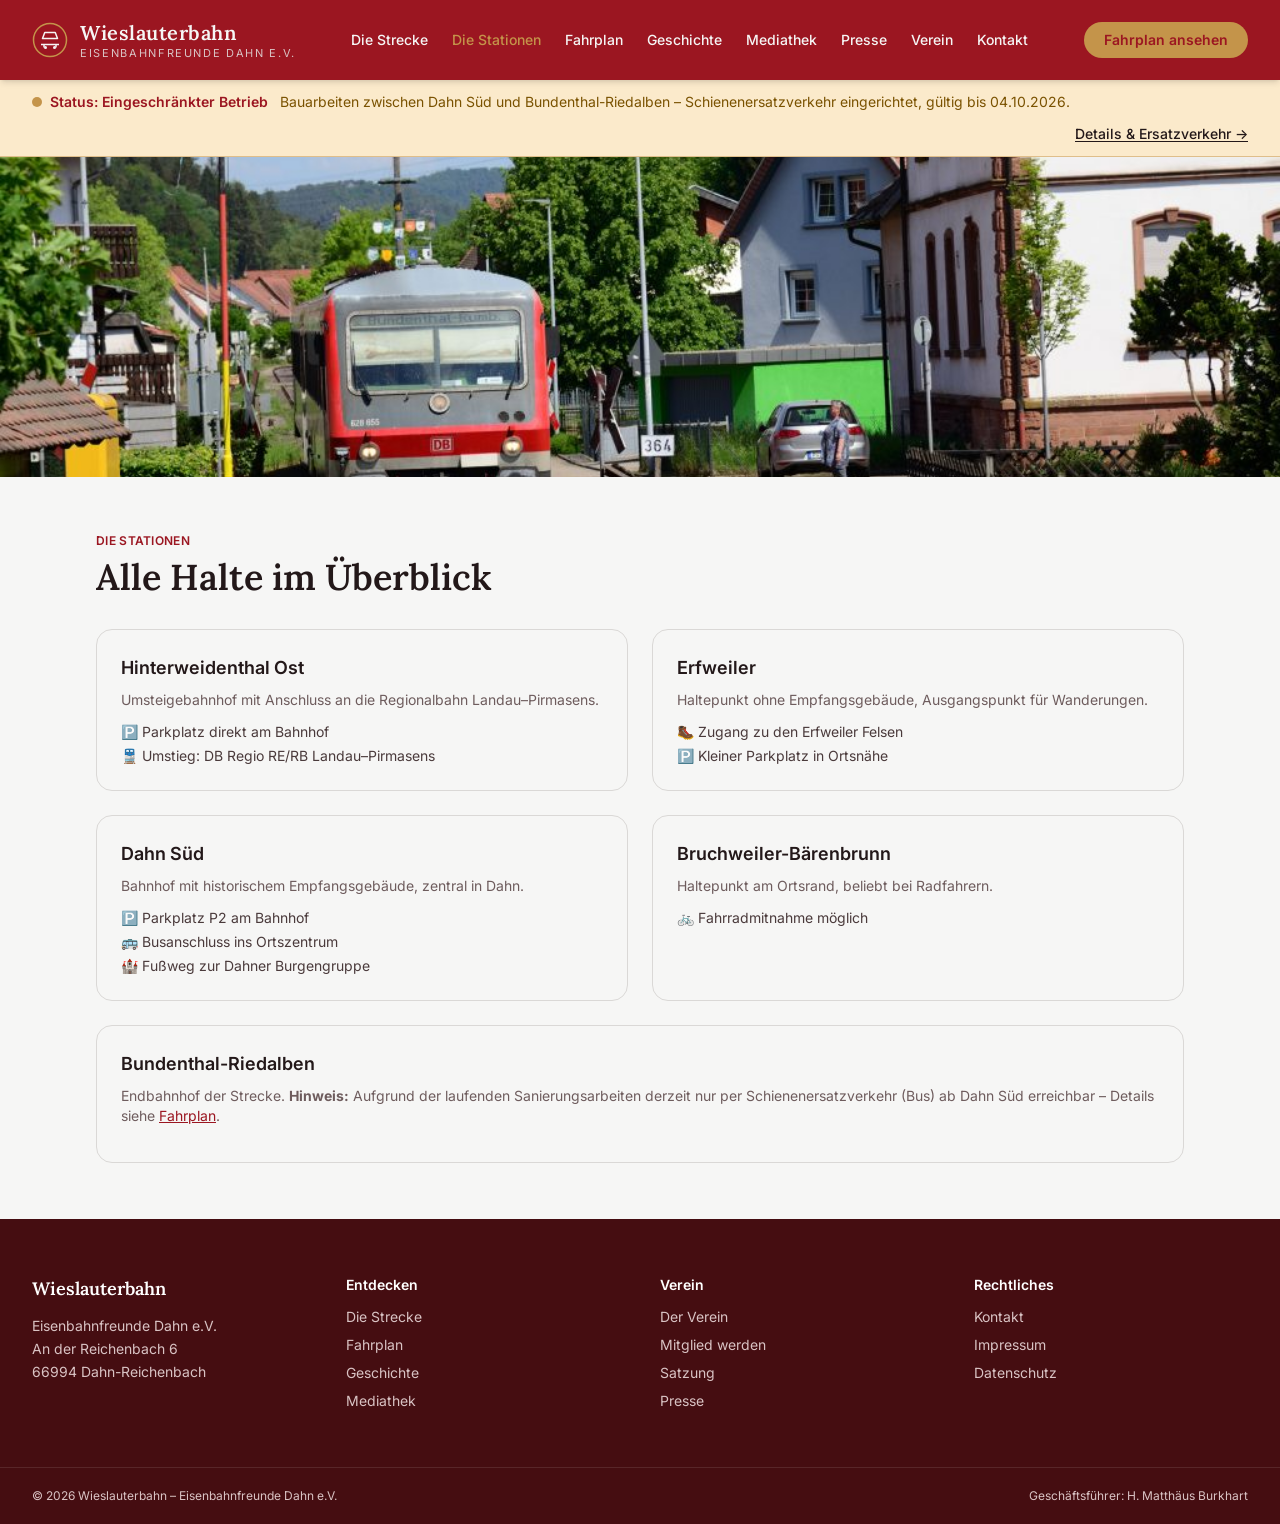
==== die-stationen.html @ 3416c9c2 "Add files via upload" ====
<!DOCTYPE html>
<html lang="de">
<head>
<meta charset="UTF-8">
<meta name="viewport" content="width=device-width, initial-scale=1.0">
<meta name="description" content="Alle Haltepunkte der Wieslauterbahn im Überblick – mit Infos zu Parkplätzen, Umstiegsmöglichkeiten und Ausflugszielen im Dahner Felsenland.">
<title>Die Stationen – Wieslauterbahn</title>
<link rel="icon" type="image/svg+xml" href="data:image/svg+xml,%3Csvg xmlns='http://www.w3.org/2000/svg' viewBox='0 0 48 48'%3E%3Ccircle cx='24' cy='24' r='23' fill='%239B1621'/%3E%3Cpath d='M12 30 h24 M16 30 v4 M32 30 v4 M14 22 h20 l-3-8 h-14 z' stroke='%23F6F6F5' stroke-width='2.5' fill='none' stroke-linejoin='round'/%3E%3Ccircle cx='18' cy='34' r='2' fill='%23F6F6F5'/%3E%3Ccircle cx='30' cy='34' r='2' fill='%23F6F6F5'/%3E%3C/svg%3E">
<link rel="stylesheet" href="styles.css">
<link rel="preconnect" href="https://fonts.googleapis.com">
<link href="https://fonts.googleapis.com/css2?family=Lora:ital,wght@0,400;0,600;1,400&family=Inter:wght@400;500;600;700&display=swap" rel="stylesheet">

</head>
<body class="bg-[#F7F3EA] text-[#1F2E24] antialiased">
<a href="#main" class="skip-link fixed -translate-y-full focus:translate-y-0 transition-transform bg-[#1F3A2E] text-white px-4 py-2 z-50 top-0 left-0">Zum Inhalt springen</a>

<header class="sticky top-0 z-40 bg-[#1F3A2E] text-[#F7F3EA] shadow-md">
  <div class="max-w-7xl mx-auto px-4 sm:px-6 lg:px-8">
    <div class="flex items-center justify-between h-20">
      <a href="index.html" class="flex items-center gap-3">
        <svg width="36" height="36" viewBox="0 0 48 48" fill="none" aria-hidden="true">
          <circle cx="24" cy="24" r="22" class="logo-ring" stroke-width="2"/>
          <path d="M12 30 h24 M16 30 v4 M32 30 v4 M14 22 h20 l-3-8 h-14 z" class="logo-mark" stroke-width="2" fill="none" stroke-linejoin="round"/>
          <circle cx="18" cy="34" r="2" class="logo-dot"/>
          <circle cx="30" cy="34" r="2" class="logo-dot"/>
        </svg>
        <span class="leading-tight">
          <span class="block font-serif-brand text-xl font-semibold tracking-wide">Wieslauterbahn</span>
          <span class="block text-[11px] uppercase tracking-[0.15em] text-[#C9D6C6]">Eisenbahnfreunde Dahn e.V.</span>
        </span>
      </a>

      <nav class="hidden lg:flex items-center gap-6 text-sm font-medium" aria-label="Hauptnavigation">
        <a href="die-strecke.html" class="hover:text-[#E9B44C] transition-colors">Die Strecke</a>
        <a href="die-stationen.html" class="text-[#E9B44C]">Die Stationen</a>
        <a href="fahrplan.html" class="hover:text-[#E9B44C] transition-colors">Fahrplan</a>
        <a href="geschichte.html" class="hover:text-[#E9B44C] transition-colors">Geschichte</a>
        <a href="mediathek.html" class="hover:text-[#E9B44C] transition-colors">Mediathek</a>
        <a href="presse.html" class="hover:text-[#E9B44C] transition-colors">Presse</a>
        <a href="verein.html" class="hover:text-[#E9B44C] transition-colors">Verein</a>
        <a href="kontakt.html" class="hover:text-[#E9B44C] transition-colors">Kontakt</a>
      </nav>

      <div class="flex items-center gap-3">
        <a href="fahrplan.html" class="hidden sm:inline-flex items-center rounded-full bg-[#E9B44C] text-[#1F3A2E] px-5 py-2 text-sm font-semibold hover:bg-[#f0c46c] transition-colors">Fahrplan ansehen</a>
        <button id="menuBtn" class="lg:hidden p-2 rounded-md hover:bg-white/10" aria-label="Menü öffnen" aria-expanded="false">
          <svg width="24" height="24" viewBox="0 0 24 24" fill="none" stroke="currentColor" stroke-width="2"><path d="M4 6h16M4 12h16M4 18h16" stroke-linecap="round"/></svg>
        </button>
      </div>
    </div>
  </div>
  <nav id="mobileMenu" class="hidden lg:hidden bg-[#17291F] px-4 pb-4 text-sm" aria-label="Mobile Navigation">
    <a href="die-strecke.html" class="block py-2 border-b border-white/10 ">Die Strecke</a>
    <a href="die-stationen.html" class="block py-2 border-b border-white/10 text-[#E9B44C] font-semibold">Die Stationen</a>
    <a href="fahrplan.html" class="block py-2 border-b border-white/10 ">Fahrplan</a>
    <a href="geschichte.html" class="block py-2 border-b border-white/10 ">Geschichte</a>
    <a href="mediathek.html" class="block py-2 border-b border-white/10 ">Mediathek</a>
    <a href="presse.html" class="block py-2 border-b border-white/10 ">Presse</a>
    <a href="verein.html" class="block py-2 border-b border-white/10 ">Verein</a>
    <a href="kontakt.html" class="block py-2 border-b border-white/10 ">Kontakt</a>
  </nav>
</header>

<div class="bg-[#FCEFCB] border-b border-[#E9B44C]/50" role="status">
  <div class="max-w-7xl mx-auto px-4 sm:px-6 lg:px-8 py-3 flex flex-wrap items-center gap-3 text-sm">
    <span class="inline-flex items-center gap-2 font-semibold text-[#8A5A00]">
      <svg width="10" height="10" viewBox="0 0 10 10" aria-hidden="true"><circle cx="5" cy="5" r="5" class="status-dot"/></svg>
      Status: Eingeschränkter Betrieb
    </span>
    <span class="text-[#5c4a1f]">Bauarbeiten zwischen Dahn Süd und Bundenthal-Riedalben – Schienenersatzverkehr eingerichtet, gültig bis 04.10.2026.</span>
    <a href="fahrplan.html" class="ml-auto font-medium underline underline-offset-2 hover:text-[#8A5A00] whitespace-nowrap">Details &amp; Ersatzverkehr →</a>
  </div>
</div>

<main id="main">

  <section class="relative">
    <div class="h-64 sm:h-80">
      <img src="assets/stationen.jpg" alt="Wieslauterbahn-Triebwagen an einem Bahnübergang in Bundenthal" class="w-full h-full object-cover">
    </div>
  </section>
  <section class="max-w-6xl mx-auto px-4 sm:px-6 lg:px-8 py-14">
    <p class="text-xs font-semibold uppercase tracking-wide text-[#8A5A00] mb-2">Die Stationen</p>
    <h1 class="font-serif-brand text-3xl sm:text-4xl font-semibold mb-8">Alle Halte im Überblick</h1>

    <div class="grid sm:grid-cols-2 gap-6">
      <div class="rounded-2xl border border-[#D9CFB8] p-6">
        <h2 class="font-semibold text-lg mb-2">Hinterweidenthal Ost</h2>
        <p class="text-sm text-[#5b6b5f] mb-3">Umsteigebahnhof mit Anschluss an die Regionalbahn Landau–Pirmasens.</p>
        <ul class="text-sm text-[#3c4a3f] space-y-1">
          <li><span aria-hidden="true">🅿️</span> Parkplatz direkt am Bahnhof</li>
          <li><span aria-hidden="true">🚆</span> Umstieg: DB Regio RE/RB Landau–Pirmasens</li>
        </ul>
      </div>
      <div class="rounded-2xl border border-[#D9CFB8] p-6">
        <h2 class="font-semibold text-lg mb-2">Erfweiler</h2>
        <p class="text-sm text-[#5b6b5f] mb-3">Haltepunkt ohne Empfangsgebäude, Ausgangspunkt für Wanderungen.</p>
        <ul class="text-sm text-[#3c4a3f] space-y-1">
          <li><span aria-hidden="true">🥾</span> Zugang zu den Erfweiler Felsen</li>
          <li><span aria-hidden="true">🅿️</span> Kleiner Parkplatz in Ortsnähe</li>
        </ul>
      </div>
      <div class="rounded-2xl border border-[#D9CFB8] p-6">
        <h2 class="font-semibold text-lg mb-2">Dahn Süd</h2>
        <p class="text-sm text-[#5b6b5f] mb-3">Bahnhof mit historischem Empfangsgebäude, zentral in Dahn.</p>
        <ul class="text-sm text-[#3c4a3f] space-y-1">
          <li><span aria-hidden="true">🅿️</span> Parkplatz P2 am Bahnhof</li>
          <li><span aria-hidden="true">🚌</span> Busanschluss ins Ortszentrum</li>
          <li><span aria-hidden="true">🏰</span> Fußweg zur Dahner Burgengruppe</li>
        </ul>
      </div>
      <div class="rounded-2xl border border-[#D9CFB8] p-6">
        <h2 class="font-semibold text-lg mb-2">Bruchweiler-Bärenbrunn</h2>
        <p class="text-sm text-[#5b6b5f] mb-3">Haltepunkt am Ortsrand, beliebt bei Radfahrern.</p>
        <ul class="text-sm text-[#3c4a3f] space-y-1">
          <li><span aria-hidden="true">🚲</span> Fahrradmitnahme möglich</li>
        </ul>
      </div>
      <div class="rounded-2xl border border-[#D9CFB8] p-6 sm:col-span-2">
        <h2 class="font-semibold text-lg mb-2">Bundenthal-Riedalben</h2>
        <p class="text-sm text-[#5b6b5f] mb-3">
          Endbahnhof der Strecke. <strong>Hinweis:</strong> Aufgrund der laufenden Sanierungsarbeiten derzeit nur per
          Schienenersatzverkehr (Bus) ab Dahn Süd erreichbar – Details siehe
          <a href="fahrplan.html" class="underline text-[#1F3A2E]">Fahrplan</a>.
        </p>
      </div>
    </div>
  </section>

</main>
<footer class="bg-[#12201A] text-[#C9D6C6]">
  <div class="max-w-7xl mx-auto px-4 sm:px-6 lg:px-8 py-14 grid sm:grid-cols-2 lg:grid-cols-4 gap-10 text-sm">
    <div>
      <p class="font-serif-brand text-lg text-white font-semibold mb-3">Wieslauterbahn</p>
      <p class="leading-relaxed">Eisenbahnfreunde Dahn e.V.<br>An der Reichenbach 6<br>66994 Dahn-Reichenbach</p>
    </div>
    <div>
      <p class="font-semibold text-white mb-3">Entdecken</p>
      <ul class="space-y-2">
        <li><a href="die-strecke.html" class="hover:text-white">Die Strecke</a></li>
        <li><a href="fahrplan.html" class="hover:text-white">Fahrplan</a></li>
        <li><a href="geschichte.html" class="hover:text-white">Geschichte</a></li>
        <li><a href="mediathek.html" class="hover:text-white">Mediathek</a></li>
      </ul>
    </div>
    <div>
      <p class="font-semibold text-white mb-3">Verein</p>
      <ul class="space-y-2">
        <li><a href="verein.html" class="hover:text-white">Der Verein</a></li>
        <li><a href="verein.html#mitglied" class="hover:text-white">Mitglied werden</a></li>
        <li><a href="verein.html#satzung" class="hover:text-white">Satzung</a></li>
        <li><a href="presse.html" class="hover:text-white">Presse</a></li>
      </ul>
    </div>
    <div>
      <p class="font-semibold text-white mb-3">Rechtliches</p>
      <ul class="space-y-2">
        <li><a href="kontakt.html" class="hover:text-white">Kontakt</a></li>
        <li><a href="kontakt.html#impressum" class="hover:text-white">Impressum</a></li>
        <li><a href="kontakt.html#datenschutz" class="hover:text-white">Datenschutz</a></li>
      </ul>
    </div>
  </div>
  <div class="border-t border-white/10">
    <div class="max-w-7xl mx-auto px-4 sm:px-6 lg:px-8 py-5 text-xs flex flex-wrap justify-between gap-2">
      <span>© 2026 Wieslauterbahn – Eisenbahnfreunde Dahn e.V.</span>
      <span>Geschäftsführer: H. Matthäus Burkhart</span>
    </div>
  </div>
</footer>

<script>
  var menuBtn = document.getElementById('menuBtn');
  if (menuBtn) {
    menuBtn.addEventListener('click', function () {
      var menu = document.getElementById('mobileMenu');
      var expanded = this.getAttribute('aria-expanded') === 'true';
      this.setAttribute('aria-expanded', String(!expanded));
      menu.classList.toggle('hidden');
    });
  }
</script>

</body>
</html>
---- styles.css ----
*,
:after,
:before {
  --tw-border-spacing-x:0;
  --tw-border-spacing-y:0;
  --tw-translate-x:0;
  --tw-translate-y:0;
  --tw-rotate:0;
  --tw-skew-x:0;
  --tw-skew-y:0;
  --tw-scale-x:1;
  --tw-scale-y:1;
  --tw-pan-x: ;
  --tw-pan-y: ;
  --tw-pinch-zoom: ;
  --tw-scroll-snap-strictness:proximity;
  --tw-gradient-from-position: ;
  --tw-gradient-via-position: ;
  --tw-gradient-to-position: ;
  --tw-ordinal: ;
  --tw-slashed-zero: ;
  --tw-numeric-figure: ;
  --tw-numeric-spacing: ;
  --tw-numeric-fraction: ;
  --tw-ring-inset: ;
  --tw-ring-offset-width:0px;
  --tw-ring-offset-color:#fff;
  --tw-ring-color:rgba(59,130,246,.5);
  --tw-ring-offset-shadow:0 0 #0000;
  --tw-ring-shadow:0 0 #0000;
  --tw-shadow:0 0 #0000;
  --tw-shadow-colored:0 0 #0000;
  --tw-blur: ;
  --tw-brightness: ;
  --tw-contrast: ;
  --tw-grayscale: ;
  --tw-hue-rotate: ;
  --tw-invert: ;
  --tw-saturate: ;
  --tw-sepia: ;
  --tw-drop-shadow: ;
  --tw-backdrop-blur: ;
  --tw-backdrop-brightness: ;
  --tw-backdrop-contrast: ;
  --tw-backdrop-grayscale: ;
  --tw-backdrop-hue-rotate: ;
  --tw-backdrop-invert: ;
  --tw-backdrop-opacity: ;
  --tw-backdrop-saturate: ;
  --tw-backdrop-sepia: ;
  --tw-contain-size: ;
  --tw-contain-layout: ;
  --tw-contain-paint: ;
  --tw-contain-style:
}
::backdrop {
  --tw-border-spacing-x:0;
  --tw-border-spacing-y:0;
  --tw-translate-x:0;
  --tw-translate-y:0;
  --tw-rotate:0;
  --tw-skew-x:0;
  --tw-skew-y:0;
  --tw-scale-x:1;
  --tw-scale-y:1;
  --tw-pan-x: ;
  --tw-pan-y: ;
  --tw-pinch-zoom: ;
  --tw-scroll-snap-strictness:proximity;
  --tw-gradient-from-position: ;
  --tw-gradient-via-position: ;
  --tw-gradient-to-position: ;
  --tw-ordinal: ;
  --tw-slashed-zero: ;
  --tw-numeric-figure: ;
  --tw-numeric-spacing: ;
  --tw-numeric-fraction: ;
  --tw-ring-inset: ;
  --tw-ring-offset-width:0px;
  --tw-ring-offset-color:#fff;
  --tw-ring-color:rgba(59,130,246,.5);
  --tw-ring-offset-shadow:0 0 #0000;
  --tw-ring-shadow:0 0 #0000;
  --tw-shadow:0 0 #0000;
  --tw-shadow-colored:0 0 #0000;
  --tw-blur: ;
  --tw-brightness: ;
  --tw-contrast: ;
  --tw-grayscale: ;
  --tw-hue-rotate: ;
  --tw-invert: ;
  --tw-saturate: ;
  --tw-sepia: ;
  --tw-drop-shadow: ;
  --tw-backdrop-blur: ;
  --tw-backdrop-brightness: ;
  --tw-backdrop-contrast: ;
  --tw-backdrop-grayscale: ;
  --tw-backdrop-hue-rotate: ;
  --tw-backdrop-invert: ;
  --tw-backdrop-opacity: ;
  --tw-backdrop-saturate: ;
  --tw-backdrop-sepia: ;
  --tw-contain-size: ;
  --tw-contain-layout: ;
  --tw-contain-paint: ;
  --tw-contain-style:
}
/*! tailwindcss v3.4.19 | MIT License | https://tailwindcss.com*/*,
:after,
:before {
  box-sizing:border-box;
  border:0 solid #e5e7eb
}
:after,
:before {
  --tw-content:""
}
:host,
html {
  line-height:1.5;
  -webkit-text-size-adjust:100%;
  -moz-tab-size:4;
  -o-tab-size:4;
  tab-size:4;
  font-family:ui-sans-serif,system-ui,sans-serif,Apple Color Emoji,Segoe UI Emoji,Segoe UI Symbol,Noto Color Emoji;
  font-feature-settings:normal;
  font-variation-settings:normal;
  -webkit-tap-highlight-color:transparent
}
body {
  margin:0;
  line-height:inherit
}
hr {
  height:0;
  color:inherit;
  border-top-width:1px
}
abbr:where([title]) {
  -webkit-text-decoration:underline dotted;
  text-decoration:underline dotted
}
h1,
h2,
h3,
h4,
h5,
h6 {
  font-size:inherit;
  font-weight:inherit
}
a {
  color:inherit;
  text-decoration:inherit
}
b,
strong {
  font-weight:bolder
}
code,
kbd,
pre,
samp {
  font-family:ui-monospace,SFMono-Regular,Menlo,Monaco,Consolas,Liberation Mono,Courier New,monospace;
  font-feature-settings:normal;
  font-variation-settings:normal;
  font-size:1em
}
small {
  font-size:80%
}
sub,
sup {
  font-size:75%;
  line-height:0;
  position:relative;
  vertical-align:baseline
}
sub {
  bottom:-.25em
}
sup {
  top:-.5em
}
table {
  text-indent:0;
  border-color:inherit;
  border-collapse:collapse
}
button,
input,
optgroup,
select,
textarea {
  font-family:inherit;
  font-feature-settings:inherit;
  font-variation-settings:inherit;
  font-size:100%;
  font-weight:inherit;
  line-height:inherit;
  letter-spacing:inherit;
  color:inherit;
  margin:0;
  padding:0
}
button,
select {
  text-transform:none
}
button,
input:where([type=button]),
input:where([type=reset]),
input:where([type=submit]) {
  -webkit-appearance:button;
  background-color:transparent;
  background-image:none
}
:-moz-focusring {
  outline:auto
}
:-moz-ui-invalid {
  box-shadow:none
}
progress {
  vertical-align:baseline
}
::-webkit-inner-spin-button,
::-webkit-outer-spin-button {
  height:auto
}
[type=search] {
  -webkit-appearance:textfield;
  outline-offset:-2px
}
::-webkit-search-decoration {
  -webkit-appearance:none
}
::-webkit-file-upload-button {
  -webkit-appearance:button;
  font:inherit
}
summary {
  display:list-item
}
blockquote,
dd,
dl,
figure,
h1,
h2,
h3,
h4,
h5,
h6,
hr,
p,
pre {
  margin:0
}
fieldset {
  margin:0
}
fieldset,
legend {
  padding:0
}
menu,
ol,
ul {
  list-style:none;
  margin:0;
  padding:0
}
dialog {
  padding:0
}
textarea {
  resize:vertical
}
input::-moz-placeholder,
textarea::-moz-placeholder {
  opacity:1;
  color:#9ca3af
}
input::placeholder,
textarea::placeholder {
  opacity:1;
  color:#9ca3af
}
[role=button],
button {
  cursor:pointer
}
:disabled {
  cursor:default
}
audio,
canvas,
embed,
iframe,
img,
object,
svg,
video {
  display:block;
  vertical-align:middle
}
img,
video {
  max-width:100%;
  height:auto
}
[hidden]:where(:not([hidden=until-found])) {
  display:none
}
.fixed {
  position:fixed
}
.absolute {
  position:absolute
}
.relative {
  position:relative
}
.sticky {
  position:sticky
}
.inset-0 {
  inset:0
}
.-left-\[9px\] {
  left:-9px
}
.left-0 {
  left:0
}
.top-0 {
  top:0
}
.top-1 {
  top:.25rem
}
.top-1\.5 {
  top:.375rem
}
.z-40 {
  z-index:40
}
.z-50 {
  z-index:50
}
.mx-auto {
  margin-left:auto;
  margin-right:auto
}
.my-10 {
  margin-top:2.5rem;
  margin-bottom:2.5rem
}
.mb-1 {
  margin-bottom:.25rem
}
.mb-10 {
  margin-bottom:2.5rem
}
.mb-14 {
  margin-bottom:3.5rem
}
.mb-2 {
  margin-bottom:.5rem
}
.mb-3 {
  margin-bottom:.75rem
}
.mb-4 {
  margin-bottom:1rem
}
.mb-6 {
  margin-bottom:1.5rem
}
.mb-8 {
  margin-bottom:2rem
}
.ml-3 {
  margin-left:.75rem
}
.ml-auto {
  margin-left:auto
}
.mt-1 {
  margin-top:.25rem
}
.mt-12 {
  margin-top:3rem
}
.mt-14 {
  margin-top:3.5rem
}
.mt-3 {
  margin-top:.75rem
}
.mt-4 {
  margin-top:1rem
}
.mt-5 {
  margin-top:1.25rem
}
.mt-8 {
  margin-top:2rem
}
.block {
  display:block
}
.inline-block {
  display:inline-block
}
.flex {
  display:flex
}
.inline-flex {
  display:inline-flex
}
.table {
  display:table
}
.grid {
  display:grid
}
.hidden {
  display:none
}
.h-14 {
  height:3.5rem
}
.h-20 {
  height:5rem
}
.h-32 {
  height:8rem
}
.h-4 {
  height:1rem
}
.h-44 {
  height:11rem
}
.h-48 {
  height:12rem
}
.h-64 {
  height:16rem
}
.h-full {
  height:100%
}
.w-4 {
  width:1rem
}
.w-full {
  width:100%
}
.max-w-2xl {
  max-width:42rem
}
.max-w-3xl {
  max-width:48rem
}
.max-w-4xl {
  max-width:56rem
}
.max-w-6xl {
  max-width:72rem
}
.max-w-7xl {
  max-width:80rem
}
.max-w-md {
  max-width:28rem
}
.max-w-xl {
  max-width:36rem
}
.flex-shrink-0 {
  flex-shrink:0
}
.-translate-y-full {
  --tw-translate-y:-100%;
  transform:translate(var(--tw-translate-x),var(--tw-translate-y)) rotate(var(--tw-rotate)) skewX(var(--tw-skew-x)) skewY(var(--tw-skew-y)) scaleX(var(--tw-scale-x)) scaleY(var(--tw-scale-y))
}
.cursor-not-allowed {
  cursor:not-allowed
}
.cursor-pointer {
  cursor:pointer
}
.scroll-mt-24 {
  scroll-margin-top:6rem
}
.list-none {
  list-style-type:none
}
.flex-col {
  flex-direction:column
}
.flex-wrap {
  flex-wrap:wrap
}
.items-end {
  align-items:flex-end
}
.items-center {
  align-items:center
}
.items-baseline {
  align-items:baseline
}
.justify-between {
  justify-content:space-between
}
.gap-1 {
  gap:.25rem
}
.gap-10 {
  gap:2.5rem
}
.gap-2 {
  gap:.5rem
}
.gap-3 {
  gap:.75rem
}
.gap-4 {
  gap:1rem
}
.gap-6 {
  gap:1.5rem
}
.gap-8 {
  gap:2rem
}
.gap-x-3 {
  -moz-column-gap:.75rem;
  column-gap:.75rem
}
.gap-y-1 {
  row-gap:.25rem
}
.space-y-1>:not([hidden])~:not([hidden]) {
  --tw-space-y-reverse:0;
  margin-top:calc(.25rem*(1 - var(--tw-space-y-reverse)));
  margin-bottom:calc(.25rem*var(--tw-space-y-reverse))
}
.space-y-2>:not([hidden])~:not([hidden]) {
  --tw-space-y-reverse:0;
  margin-top:calc(.5rem*(1 - var(--tw-space-y-reverse)));
  margin-bottom:calc(.5rem*var(--tw-space-y-reverse))
}
.space-y-3>:not([hidden])~:not([hidden]) {
  --tw-space-y-reverse:0;
  margin-top:calc(.75rem*(1 - var(--tw-space-y-reverse)));
  margin-bottom:calc(.75rem*var(--tw-space-y-reverse))
}
.space-y-8>:not([hidden])~:not([hidden]) {
  --tw-space-y-reverse:0;
  margin-top:calc(2rem*(1 - var(--tw-space-y-reverse)));
  margin-bottom:calc(2rem*var(--tw-space-y-reverse))
}
.overflow-hidden {
  overflow:hidden
}
.whitespace-nowrap {
  white-space:nowrap
}
.rounded-2xl {
  border-radius:1rem
}
.rounded-full {
  border-radius:9999px
}
.rounded-lg {
  border-radius:.5rem
}
.rounded-md {
  border-radius:.375rem
}
.rounded-xl {
  border-radius:.75rem
}
.border {
  border-width:1px
}
.border-2 {
  border-width:2px
}
.border-b {
  border-bottom-width:1px
}
.border-l-2 {
  border-left-width:2px
}
.border-t {
  border-top-width:1px
}
.border-\[\#1F3A2E\] {
  --tw-border-opacity:1;
  border-color:rgb(var(--wlb-primary)/var(--tw-border-opacity,1))
}
.border-\[\#1F3A2E\]\/30 {
  border-color:rgb(var(--wlb-primary)/.3)
}
.border-\[\#D9CFB8\] {
  --tw-border-opacity:1;
  border-color:rgb(var(--wlb-border)/var(--tw-border-opacity,1))
}
.border-\[\#E9B44C\]\/50 {
  border-color:rgb(var(--wlb-accent)/.5)
}
.border-white\/10 {
  border-color:hsla(0,0%,100%,.1)
}
.border-white\/60 {
  border-color:hsla(0,0%,100%,.6)
}
.bg-\[\#12201A\] {
  --tw-bg-opacity:1;
  background-color:rgb(var(--wlb-primary-darkest)/var(--tw-bg-opacity,1))
}
.bg-\[\#17291F\] {
  --tw-bg-opacity:1;
  background-color:rgb(var(--wlb-primary-dark)/var(--tw-bg-opacity,1))
}
.bg-\[\#1F3A2E\] {
  --tw-bg-opacity:1;
  background-color:rgb(var(--wlb-primary)/var(--tw-bg-opacity,1))
}
.bg-\[\#E9B44C\] {
  --tw-bg-opacity:1;
  background-color:rgb(var(--wlb-accent)/var(--tw-bg-opacity,1))
}
.bg-\[\#EFE9DA\] {
  --tw-bg-opacity:1;
  background-color:rgb(var(--wlb-bg-alt)/var(--tw-bg-opacity,1))
}
.bg-\[\#F7F3EA\] {
  --tw-bg-opacity:1;
  background-color:rgb(var(--wlb-bg)/var(--tw-bg-opacity,1))
}
.bg-\[\#F7F3EA\]\/95 {
  background-color:rgb(var(--wlb-bg)/.95)
}
.bg-\[\#FCEFCB\] {
  --tw-bg-opacity:1;
  background-color:rgb(var(--wlb-bg-status)/var(--tw-bg-opacity,1))
}
.bg-white {
  --tw-bg-opacity:1;
  background-color:rgb(255 255 255/var(--tw-bg-opacity,1))
}
.bg-gradient-to-t {
  background-image:linear-gradient(to top,var(--tw-gradient-stops))
}
.from-\[\#12201A\]\/90 {
  --tw-gradient-from:rgb(var(--wlb-primary-darkest)/.9) var(--tw-gradient-from-position);
  --tw-gradient-to:rgb(var(--wlb-primary-darkest)/0) var(--tw-gradient-to-position);
  --tw-gradient-stops:var(--tw-gradient-from),var(--tw-gradient-to)
}
.via-\[\#12201A\]\/40 {
  --tw-gradient-to:rgb(var(--wlb-primary-darkest)/0) var(--tw-gradient-to-position);
  --tw-gradient-stops:var(--tw-gradient-from),rgb(var(--wlb-primary-darkest)/.4) var(--tw-gradient-via-position),var(--tw-gradient-to)
}
.to-\[\#12201A\]\/10 {
  --tw-gradient-to:rgb(var(--wlb-primary-darkest)/.1) var(--tw-gradient-to-position)
}
.object-cover {
  -o-object-fit:cover;
  object-fit:cover
}
.p-2 {
  padding:.5rem
}
.p-4 {
  padding:1rem
}
.p-5 {
  padding:1.25rem
}
.p-6 {
  padding:1.5rem
}
.px-3 {
  padding-left:.75rem;
  padding-right:.75rem
}
.px-4 {
  padding-left:1rem;
  padding-right:1rem
}
.px-5 {
  padding-left:1.25rem;
  padding-right:1.25rem
}
.px-6 {
  padding-left:1.5rem;
  padding-right:1.5rem
}
.py-1 {
  padding-top:.25rem;
  padding-bottom:.25rem
}
.py-1\.5 {
  padding-top:.375rem;
  padding-bottom:.375rem
}
.py-14 {
  padding-top:3.5rem;
  padding-bottom:3.5rem
}
.py-16 {
  padding-top:4rem;
  padding-bottom:4rem
}
.py-2 {
  padding-top:.5rem;
  padding-bottom:.5rem
}
.py-3 {
  padding-top:.75rem;
  padding-bottom:.75rem
}
.py-5 {
  padding-top:1.25rem;
  padding-bottom:1.25rem
}
.pb-10 {
  padding-bottom:2.5rem
}
.pb-28 {
  padding-bottom:7rem
}
.pb-4 {
  padding-bottom:1rem
}
.pb-8 {
  padding-bottom:2rem
}
.pl-8 {
  padding-left:2rem
}
.pt-20 {
  padding-top:5rem
}
.text-left {
  text-align:left
}
.text-2xl {
  font-size:1.5rem;
  line-height:2rem
}
.text-3xl {
  font-size:1.875rem;
  line-height:2.25rem
}
.text-4xl {
  font-size:2.25rem;
  line-height:2.5rem
}
.text-\[11px\] {
  font-size:11px
}
.text-base {
  font-size:1rem;
  line-height:1.5rem
}
.text-lg {
  font-size:1.125rem;
  line-height:1.75rem
}
.text-sm {
  font-size:.875rem;
  line-height:1.25rem
}
.text-xl {
  font-size:1.25rem;
  line-height:1.75rem
}
.text-xs {
  font-size:.75rem;
  line-height:1rem
}
.font-medium {
  font-weight:500
}
.font-semibold {
  font-weight:600
}
.uppercase {
  text-transform:uppercase
}
.leading-relaxed {
  line-height:1.625
}
.leading-snug {
  line-height:1.375
}
.leading-tight {
  line-height:1.25
}
.tracking-\[0\.15em\] {
  letter-spacing:.15em
}
.tracking-wide {
  letter-spacing:.025em
}
.text-\[\#1F2E24\] {
  --tw-text-opacity:1;
  color:rgb(var(--wlb-text-body)/var(--tw-text-opacity,1))
}
.text-\[\#1F3A2E\] {
  --tw-text-opacity:1;
  color:rgb(var(--wlb-primary)/var(--tw-text-opacity,1))
}
.text-\[\#3c4a3f\] {
  --tw-text-opacity:1;
  color:rgb(var(--wlb-text-paragraph)/var(--tw-text-opacity,1))
}
.text-\[\#5b6b5f\] {
  --tw-text-opacity:1;
  color:rgb(var(--wlb-text-secondary)/var(--tw-text-opacity,1))
}
.text-\[\#5c4a1f\] {
  --tw-text-opacity:1;
  color:rgb(var(--wlb-text-status)/var(--tw-text-opacity,1))
}
.text-\[\#6b7a6e\] {
  --tw-text-opacity:1;
  color:rgb(var(--wlb-text-tertiary)/var(--tw-text-opacity,1))
}
.text-\[\#8A5A00\] {
  --tw-text-opacity:1;
  color:rgb(var(--wlb-primary)/var(--tw-text-opacity,1))
}
.text-\[\#C9D6C6\] {
  --tw-text-opacity:1;
  color:rgb(var(--wlb-footer-link)/var(--tw-text-opacity,1))
}
.text-\[\#D9E2D6\] {
  --tw-text-opacity:1;
  color:rgb(var(--wlb-footer-paragraph)/var(--tw-text-opacity,1))
}
.text-\[\#E7EEE4\] {
  --tw-text-opacity:1;
  color:rgb(var(--wlb-hero-paragraph)/var(--tw-text-opacity,1))
}
.text-\[\#E9B44C\] {
  --tw-text-opacity:1;
  color:rgb(var(--wlb-accent)/var(--tw-text-opacity,1))
}
.text-\[\#F7F3EA\] {
  --tw-text-opacity:1;
  color:rgb(var(--wlb-bg)/var(--tw-text-opacity,1))
}
.text-white {
  --tw-text-opacity:1;
  color:rgb(255 255 255/var(--tw-text-opacity,1))
}
.underline {
  text-decoration-line:underline
}
.underline-offset-2 {
  text-underline-offset:2px
}
.antialiased {
  -webkit-font-smoothing:antialiased;
  -moz-osx-font-smoothing:grayscale
}
.opacity-60 {
  opacity:.6
}
.shadow-lg {
  --tw-shadow:0 10px 15px -3px rgba(0,0,0,.1),0 4px 6px -4px rgba(0,0,0,.1);
  --tw-shadow-colored:0 10px 15px -3px var(--tw-shadow-color),0 4px 6px -4px var(--tw-shadow-color)
}
.shadow-lg,
.shadow-md {
  box-shadow:var(--tw-ring-offset-shadow,0 0 #0000),var(--tw-ring-shadow,0 0 #0000),var(--tw-shadow)
}
.shadow-md {
  --tw-shadow:0 4px 6px -1px rgba(0,0,0,.1),0 2px 4px -2px rgba(0,0,0,.1);
  --tw-shadow-colored:0 4px 6px -1px var(--tw-shadow-color),0 2px 4px -2px var(--tw-shadow-color)
}
.shadow-sm {
  --tw-shadow:0 1px 2px 0 rgba(0,0,0,.05);
  --tw-shadow-colored:0 1px 2px 0 var(--tw-shadow-color)
}
.shadow-sm,
.shadow-xl {
  box-shadow:var(--tw-ring-offset-shadow,0 0 #0000),var(--tw-ring-shadow,0 0 #0000),var(--tw-shadow)
}
.shadow-xl {
  --tw-shadow:0 20px 25px -5px rgba(0,0,0,.1),0 8px 10px -6px rgba(0,0,0,.1);
  --tw-shadow-colored:0 20px 25px -5px var(--tw-shadow-color),0 8px 10px -6px var(--tw-shadow-color)
}
.backdrop-blur {
  --tw-backdrop-blur:blur(8px);
  -webkit-backdrop-filter:var(--tw-backdrop-blur) var(--tw-backdrop-brightness) var(--tw-backdrop-contrast) var(--tw-backdrop-grayscale) var(--tw-backdrop-hue-rotate) var(--tw-backdrop-invert) var(--tw-backdrop-opacity) var(--tw-backdrop-saturate) var(--tw-backdrop-sepia);
  backdrop-filter:var(--tw-backdrop-blur) var(--tw-backdrop-brightness) var(--tw-backdrop-contrast) var(--tw-backdrop-grayscale) var(--tw-backdrop-hue-rotate) var(--tw-backdrop-invert) var(--tw-backdrop-opacity) var(--tw-backdrop-saturate) var(--tw-backdrop-sepia)
}
.transition-colors {
  transition-property:color,background-color,border-color,text-decoration-color,fill,stroke;
  transition-timing-function:cubic-bezier(.4,0,.2,1);
  transition-duration:.15s
}
.transition-shadow {
  transition-property:box-shadow;
  transition-timing-function:cubic-bezier(.4,0,.2,1);
  transition-duration:.15s
}
.transition-transform {
  transition-property:transform;
  transition-timing-function:cubic-bezier(.4,0,.2,1);
  transition-duration:.15s
}
.last\:pb-0:last-child {
  padding-bottom:0
}
.odd\:bg-\[\#F2EEE1\]:nth-child(odd) {
  --tw-bg-opacity:1;
  background-color:rgb(var(--wlb-bg-table-odd)/var(--tw-bg-opacity,1))
}
.hover\:border-\[\#1F3A2E\]:hover {
  --tw-border-opacity:1;
  border-color:rgb(var(--wlb-primary)/var(--tw-border-opacity,1))
}
.hover\:bg-\[\#f0c46c\]:hover {
  --tw-bg-opacity:1;
  background-color:rgb(var(--wlb-accent-hover)/var(--tw-bg-opacity,1))
}
.hover\:bg-white\/10:hover {
  background-color:hsla(0,0%,100%,.1)
}
.hover\:text-\[\#8A5A00\]:hover {
  --tw-text-opacity:1;
  color:rgb(var(--wlb-primary)/var(--tw-text-opacity,1))
}
.hover\:text-\[\#E9B44C\]:hover {
  --tw-text-opacity:1;
  color:rgb(var(--wlb-accent)/var(--tw-text-opacity,1))
}
.hover\:text-white:hover {
  --tw-text-opacity:1;
  color:rgb(255 255 255/var(--tw-text-opacity,1))
}
.hover\:shadow-md:hover {
  --tw-shadow:0 4px 6px -1px rgba(0,0,0,.1),0 2px 4px -2px rgba(0,0,0,.1);
  --tw-shadow-colored:0 4px 6px -1px var(--tw-shadow-color),0 2px 4px -2px var(--tw-shadow-color);
  box-shadow:var(--tw-ring-offset-shadow,0 0 #0000),var(--tw-ring-shadow,0 0 #0000),var(--tw-shadow)
}
.focus\:translate-y-0:focus {
  --tw-translate-y:0px
}
.focus\:translate-y-0:focus,
.group[open] .group-open\:rotate-180 {
  transform:translate(var(--tw-translate-x),var(--tw-translate-y)) rotate(var(--tw-rotate)) skewX(var(--tw-skew-x)) skewY(var(--tw-skew-y)) scaleX(var(--tw-scale-x)) scaleY(var(--tw-scale-y))
}
.group[open] .group-open\:rotate-180 {
  --tw-rotate:180deg
}
@media (min-width:640px) {
  .sm\:col-span-2 {
    grid-column:span 2/span 2
  }
  .sm\:ml-6 {
    margin-left:1.5rem
  }
  .sm\:inline-flex {
    display:inline-flex
  }
  .sm\:h-80 {
    height:20rem
  }
  .sm\:w-48 {
    width:12rem
  }
  .sm\:grid-cols-2 {
    grid-template-columns:repeat(2,minmax(0,1fr))
  }
  .sm\:flex-row {
    flex-direction:row
  }
  .sm\:p-8 {
    padding:2rem
  }
  .sm\:px-6 {
    padding-left:1.5rem;
    padding-right:1.5rem
  }
  .sm\:py-20 {
    padding-top:5rem;
    padding-bottom:5rem
  }
  .sm\:pb-36 {
    padding-bottom:9rem
  }
  .sm\:pt-28 {
    padding-top:7rem
  }
  .sm\:text-2xl {
    font-size:1.5rem;
    line-height:2rem
  }
  .sm\:text-3xl {
    font-size:1.875rem;
    line-height:2.25rem
  }
  .sm\:text-4xl {
    font-size:2.25rem;
    line-height:2.5rem
  }
  .sm\:text-6xl {
    font-size:3.75rem;
    line-height:1
  }
  .sm\:text-lg {
    font-size:1.125rem;
    line-height:1.75rem
  }
  .sm\:text-sm {
    font-size:.875rem;
    line-height:1.25rem
  }

}
@media (min-width:768px) {
  .md\:grid-cols-2 {
    grid-template-columns:repeat(2,minmax(0,1fr))
  }

}
@media (min-width:1024px) {
  .lg\:flex {
    display:flex
  }
  .lg\:hidden {
    display:none
  }
  .lg\:grid-cols-3 {
    grid-template-columns:repeat(3,minmax(0,1fr))
  }
  .lg\:grid-cols-4 {
    grid-template-columns:repeat(4,minmax(0,1fr))
  }
  .lg\:px-8 {
    padding-left:2rem;
    padding-right:2rem
  }

}
body {
  font-family:'Inter',system-ui,sans-serif
}

.font-serif-brand {
  font-family:'Lora',Georgia,serif
}

.wood-texture {
  background-image:repeating-linear-gradient(90deg,rgba(255,255,255,.03) 0,rgba(255,255,255,.03) 2px,transparent 2px,transparent 40px)
}

/* ================================================================
   WLB Farbschema "Rot" – hier zentral anpassen.
   Werte als "R G B" (Leerzeichen-getrennt, ohne Kommas), damit sie
   in rgb(var(--x)/OPACITY) für transparente Varianten nutzbar sind.
   ================================================================ */
:root {
  --wlb-primary: 155 22 33;            /* Hauptfarbe (RAL 3020-Familie): Kopfzeile, Rahmen, Links, Tabellenkopf */
  --wlb-primary-dark: 114 16 24;       /* dunklerer Ton: mobiles Menü */
  --wlb-primary-darkest: 69 13 17;     /* dunkelster Ton: Footer, Hero-Verlauf, Lightbox-Hintergrund */
  --wlb-accent: 196 148 74;            /* Gold-Akzent: Buttons, Zeitstrahl-Punkte, Logo-Ring, Status-Punkt */
  --wlb-accent-hover: 219 178 115;     /* helleres Gold: Hover-Zustand der Buttons */
  --wlb-bg: 246 246 245;               /* Seiten-Hintergrund, helle Kartenflächen, Logo-Linien */
  --wlb-bg-status: 251 234 203;        /* Hintergrund der Status-/Baustellen-Hinweisleiste */
  --wlb-bg-alt: 239 239 238;           /* alternativer Sektionshintergrund */
  --wlb-bg-table-odd: 241 241 239;     /* Tabellenzeilen (ungerade) */
  --wlb-border: 218 216 214;           /* Rahmenfarbe auf hellem Grund */
  --wlb-text-body: 35 24 25;           /* Standard-Fließtext */
  --wlb-text-paragraph: 74 58 59;      /* Absatztext */
  --wlb-text-secondary: 110 92 93;     /* gedämpfter Text */
  --wlb-text-status: 122 82 0;         /* Text in der Status-Hinweisleiste */
  --wlb-text-tertiary: 138 118 119;    /* Bildunterschriften, kleine Meta-Angaben */
  --wlb-footer-link: 217 195 196;      /* Links im Footer */
  --wlb-footer-paragraph: 227 208 209; /* Fließtext im Footer */
  --wlb-hero-paragraph: 240 222 223;   /* Fließtext im dunklen Hero-Bereich */
}

:focus-visible {
  outline:3px solid rgb(var(--wlb-accent));
  outline-offset:2px
}

.skip-link:focus {
  transform:translateY(0)
}

.gallery-trigger {
  display:block;
  width:100%;
  border:0;
  padding:0;
  margin:0;
  background:none;
  cursor:pointer
}

.lightbox {
  position:fixed;
  inset:0;
  z-index:60;
  display:flex;
  align-items:center;
  justify-content:center;
  padding:1.5rem
}

.lightbox[hidden] {
  display:none
}

.lightbox-backdrop {
  position:absolute;
  inset:0;
  background:rgb(var(--wlb-primary-darkest)/.92)
}

.lightbox-dialog {
  position:relative;
  z-index:1;
  max-width:56rem;
  width:100%;
  display:flex;
  flex-direction:column;
  align-items:center
}

.lightbox-img {
  max-width:100%;
  max-height:75vh;
  width:auto;
  object-fit:contain;
  border-radius:1rem;
  box-shadow:0 20px 25px -5px rgba(0,0,0,.3)
}

.lightbox-caption {
  color:rgb(var(--wlb-bg));
  font-size:.875rem;
  text-align:center;
  margin-top:1rem;
  max-width:40rem
}

.lightbox-close {
  position:absolute;
  top:-2.75rem;
  right:0;
  width:2.5rem;
  height:2.5rem;
  border-radius:9999px;
  border:0;
  background:rgb(var(--wlb-bg)/.15);
  color:rgb(var(--wlb-bg));
  font-size:1.125rem;
  line-height:1;
  cursor:pointer
}

.lightbox-close:hover {
  background:rgb(var(--wlb-bg)/.3)
}

@media (max-width:640px) {
  .lightbox-close {
    top:-2.25rem;
    right:0
  }

}

.logo-ring {
  stroke:rgb(var(--wlb-accent))
}

.logo-mark {
  stroke:rgb(var(--wlb-bg))
}

.logo-dot {
  fill:rgb(var(--wlb-bg))
}

.status-dot {
  fill:rgb(var(--wlb-accent))
}
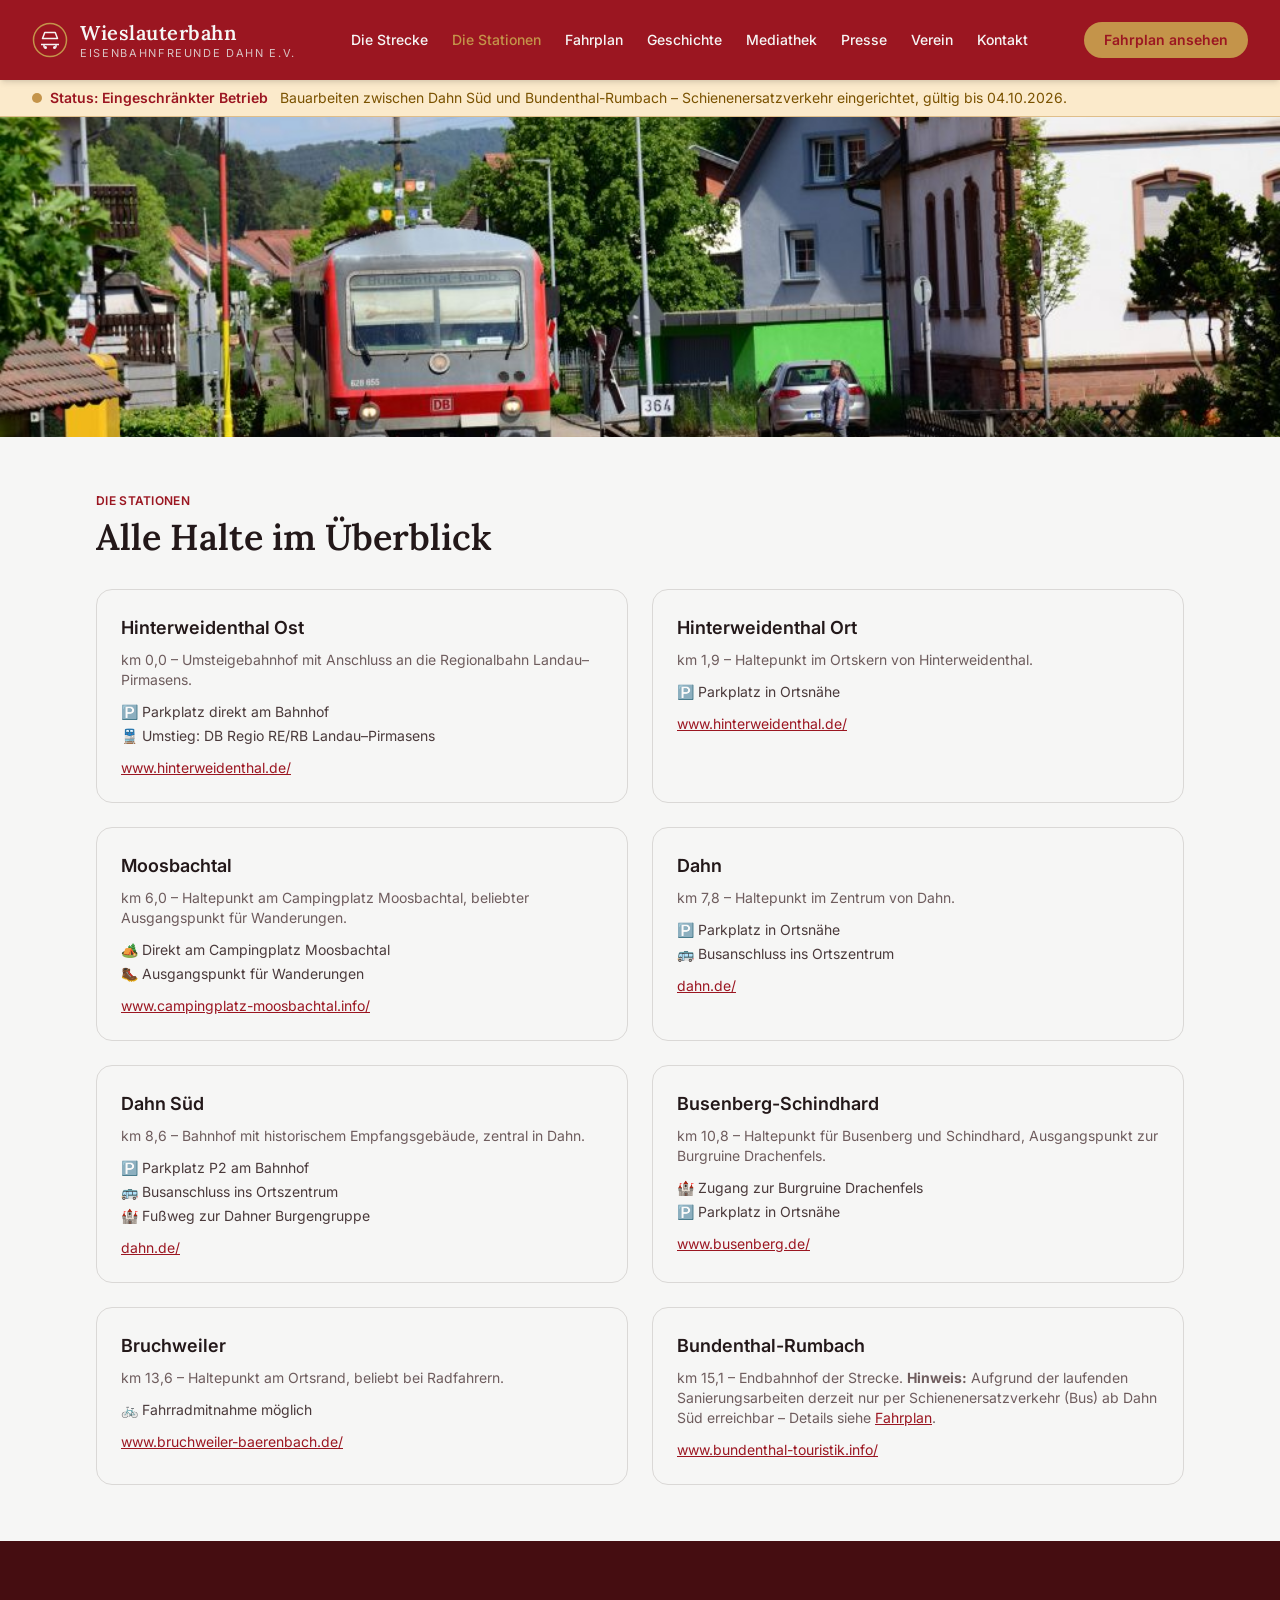
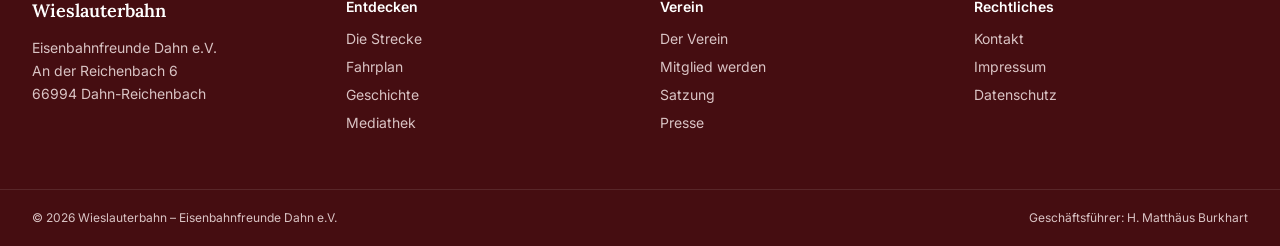
==== commit f9edf19c: "Add files via upload" ====
--- a/die-stationen.html
+++ b/die-stationen.html
@@ -62,13 +62,12 @@
 </header>
 
 <div class="bg-[#FCEFCB] border-b border-[#E9B44C]/50" role="status">
-  <div class="max-w-7xl mx-auto px-4 sm:px-6 lg:px-8 py-3 flex flex-wrap items-center gap-3 text-sm">
+  <div class="max-w-7xl mx-auto px-4 sm:px-6 lg:px-8 py-2 flex flex-wrap items-center gap-3 text-sm">
     <span class="inline-flex items-center gap-2 font-semibold text-[#8A5A00]">
       <svg width="10" height="10" viewBox="0 0 10 10" aria-hidden="true"><circle cx="5" cy="5" r="5" class="status-dot"/></svg>
       Status: Eingeschränkter Betrieb
     </span>
-    <span class="text-[#5c4a1f]">Bauarbeiten zwischen Dahn Süd und Bundenthal-Riedalben – Schienenersatzverkehr eingerichtet, gültig bis 04.10.2026.</span>
-    <a href="fahrplan.html" class="ml-auto font-medium underline underline-offset-2 hover:text-[#8A5A00] whitespace-nowrap">Details &amp; Ersatzverkehr →</a>
+    <span class="text-[#5c4a1f]">Bauarbeiten zwischen Dahn Süd und Bundenthal-Rumbach – Schienenersatzverkehr eingerichtet, gültig bis 04.10.2026.</span>
   </div>
 </div>
 
@@ -86,43 +85,74 @@
     <div class="grid sm:grid-cols-2 gap-6">
       <div class="rounded-2xl border border-[#D9CFB8] p-6">
         <h2 class="font-semibold text-lg mb-2">Hinterweidenthal Ost</h2>
-        <p class="text-sm text-[#5b6b5f] mb-3">Umsteigebahnhof mit Anschluss an die Regionalbahn Landau–Pirmasens.</p>
+        <p class="text-sm text-[#5b6b5f] mb-3">km 0,0 – Umsteigebahnhof mit Anschluss an die Regionalbahn Landau–Pirmasens.</p>
         <ul class="text-sm text-[#3c4a3f] space-y-1">
           <li><span aria-hidden="true">🅿️</span> Parkplatz direkt am Bahnhof</li>
           <li><span aria-hidden="true">🚆</span> Umstieg: DB Regio RE/RB Landau–Pirmasens</li>
         </ul>
-      </div>
-      <div class="rounded-2xl border border-[#D9CFB8] p-6">
-        <h2 class="font-semibold text-lg mb-2">Erfweiler</h2>
-        <p class="text-sm text-[#5b6b5f] mb-3">Haltepunkt ohne Empfangsgebäude, Ausgangspunkt für Wanderungen.</p>
-        <ul class="text-sm text-[#3c4a3f] space-y-1">
-          <li><span aria-hidden="true">🥾</span> Zugang zu den Erfweiler Felsen</li>
-          <li><span aria-hidden="true">🅿️</span> Kleiner Parkplatz in Ortsnähe</li>
-        </ul>
+        <p class="text-sm mt-3"><a href="https://www.hinterweidenthal.de/" target="_blank" rel="noopener" class="underline text-[#1F3A2E]">www.hinterweidenthal.de/</a></p>
+      </div>
+      <div class="rounded-2xl border border-[#D9CFB8] p-6">
+        <h2 class="font-semibold text-lg mb-2">Hinterweidenthal Ort</h2>
+        <p class="text-sm text-[#5b6b5f] mb-3">km 1,9 – Haltepunkt im Ortskern von Hinterweidenthal.</p>
+        <ul class="text-sm text-[#3c4a3f] space-y-1">
+          <li><span aria-hidden="true">🅿️</span> Parkplatz in Ortsnähe</li>
+        </ul>
+        <p class="text-sm mt-3"><a href="https://www.hinterweidenthal.de/" target="_blank" rel="noopener" class="underline text-[#1F3A2E]">www.hinterweidenthal.de/</a></p>
+      </div>
+      <div class="rounded-2xl border border-[#D9CFB8] p-6">
+        <h2 class="font-semibold text-lg mb-2">Moosbachtal</h2>
+        <p class="text-sm text-[#5b6b5f] mb-3">km 6,0 – Haltepunkt am Campingplatz Moosbachtal, beliebter Ausgangspunkt für Wanderungen.</p>
+        <ul class="text-sm text-[#3c4a3f] space-y-1">
+          <li><span aria-hidden="true">🏕️</span> Direkt am Campingplatz Moosbachtal</li>
+          <li><span aria-hidden="true">🥾</span> Ausgangspunkt für Wanderungen</li>
+        </ul>
+        <p class="text-sm mt-3"><a href="https://www.campingplatz-moosbachtal.info/" target="_blank" rel="noopener" class="underline text-[#1F3A2E]">www.campingplatz-moosbachtal.info/</a></p>
+      </div>
+      <div class="rounded-2xl border border-[#D9CFB8] p-6">
+        <h2 class="font-semibold text-lg mb-2">Dahn</h2>
+        <p class="text-sm text-[#5b6b5f] mb-3">km 7,8 – Haltepunkt im Zentrum von Dahn.</p>
+        <ul class="text-sm text-[#3c4a3f] space-y-1">
+          <li><span aria-hidden="true">🅿️</span> Parkplatz in Ortsnähe</li>
+          <li><span aria-hidden="true">🚌</span> Busanschluss ins Ortszentrum</li>
+        </ul>
+        <p class="text-sm mt-3"><a href="https://dahn.de/" target="_blank" rel="noopener" class="underline text-[#1F3A2E]">dahn.de/</a></p>
       </div>
       <div class="rounded-2xl border border-[#D9CFB8] p-6">
         <h2 class="font-semibold text-lg mb-2">Dahn Süd</h2>
-        <p class="text-sm text-[#5b6b5f] mb-3">Bahnhof mit historischem Empfangsgebäude, zentral in Dahn.</p>
+        <p class="text-sm text-[#5b6b5f] mb-3">km 8,6 – Bahnhof mit historischem Empfangsgebäude, zentral in Dahn.</p>
         <ul class="text-sm text-[#3c4a3f] space-y-1">
           <li><span aria-hidden="true">🅿️</span> Parkplatz P2 am Bahnhof</li>
           <li><span aria-hidden="true">🚌</span> Busanschluss ins Ortszentrum</li>
           <li><span aria-hidden="true">🏰</span> Fußweg zur Dahner Burgengruppe</li>
         </ul>
-      </div>
-      <div class="rounded-2xl border border-[#D9CFB8] p-6">
-        <h2 class="font-semibold text-lg mb-2">Bruchweiler-Bärenbrunn</h2>
-        <p class="text-sm text-[#5b6b5f] mb-3">Haltepunkt am Ortsrand, beliebt bei Radfahrern.</p>
+        <p class="text-sm mt-3"><a href="https://dahn.de/" target="_blank" rel="noopener" class="underline text-[#1F3A2E]">dahn.de/</a></p>
+      </div>
+      <div class="rounded-2xl border border-[#D9CFB8] p-6">
+        <h2 class="font-semibold text-lg mb-2">Busenberg-Schindhard</h2>
+        <p class="text-sm text-[#5b6b5f] mb-3">km 10,8 – Haltepunkt für Busenberg und Schindhard, Ausgangspunkt zur Burgruine Drachenfels.</p>
+        <ul class="text-sm text-[#3c4a3f] space-y-1">
+          <li><span aria-hidden="true">🏰</span> Zugang zur Burgruine Drachenfels</li>
+          <li><span aria-hidden="true">🅿️</span> Parkplatz in Ortsnähe</li>
+        </ul>
+        <p class="text-sm mt-3"><a href="https://www.busenberg.de/" target="_blank" rel="noopener" class="underline text-[#1F3A2E]">www.busenberg.de/</a></p>
+      </div>
+      <div class="rounded-2xl border border-[#D9CFB8] p-6">
+        <h2 class="font-semibold text-lg mb-2">Bruchweiler</h2>
+        <p class="text-sm text-[#5b6b5f] mb-3">km 13,6 – Haltepunkt am Ortsrand, beliebt bei Radfahrern.</p>
         <ul class="text-sm text-[#3c4a3f] space-y-1">
           <li><span aria-hidden="true">🚲</span> Fahrradmitnahme möglich</li>
         </ul>
-      </div>
-      <div class="rounded-2xl border border-[#D9CFB8] p-6 sm:col-span-2">
-        <h2 class="font-semibold text-lg mb-2">Bundenthal-Riedalben</h2>
+        <p class="text-sm mt-3"><a href="https://www.bruchweiler-baerenbach.de/" target="_blank" rel="noopener" class="underline text-[#1F3A2E]">www.bruchweiler-baerenbach.de/</a></p>
+      </div>
+      <div class="rounded-2xl border border-[#D9CFB8] p-6">
+        <h2 class="font-semibold text-lg mb-2">Bundenthal-Rumbach</h2>
         <p class="text-sm text-[#5b6b5f] mb-3">
-          Endbahnhof der Strecke. <strong>Hinweis:</strong> Aufgrund der laufenden Sanierungsarbeiten derzeit nur per
+          km 15,1 – Endbahnhof der Strecke. <strong>Hinweis:</strong> Aufgrund der laufenden Sanierungsarbeiten derzeit nur per
           Schienenersatzverkehr (Bus) ab Dahn Süd erreichbar – Details siehe
           <a href="fahrplan.html" class="underline text-[#1F3A2E]">Fahrplan</a>.
         </p>
+        <p class="text-sm mt-3"><a href="http://www.bundenthal-touristik.info/" target="_blank" rel="noopener" class="underline text-[#1F3A2E]">www.bundenthal-touristik.info/</a></p>
       </div>
     </div>
   </section>
--- a/styles.css
+++ b/styles.css
@@ -1113,6 +1113,16 @@
   cursor:pointer
 }
 
+.gallery-trigger.press-scan-thumb {
+  width:100%
+}
+
+@media (min-width: 640px) {
+  .gallery-trigger.press-scan-thumb {
+    width:12rem
+  }
+}
+
 .lightbox {
   position:fixed;
   inset:0;
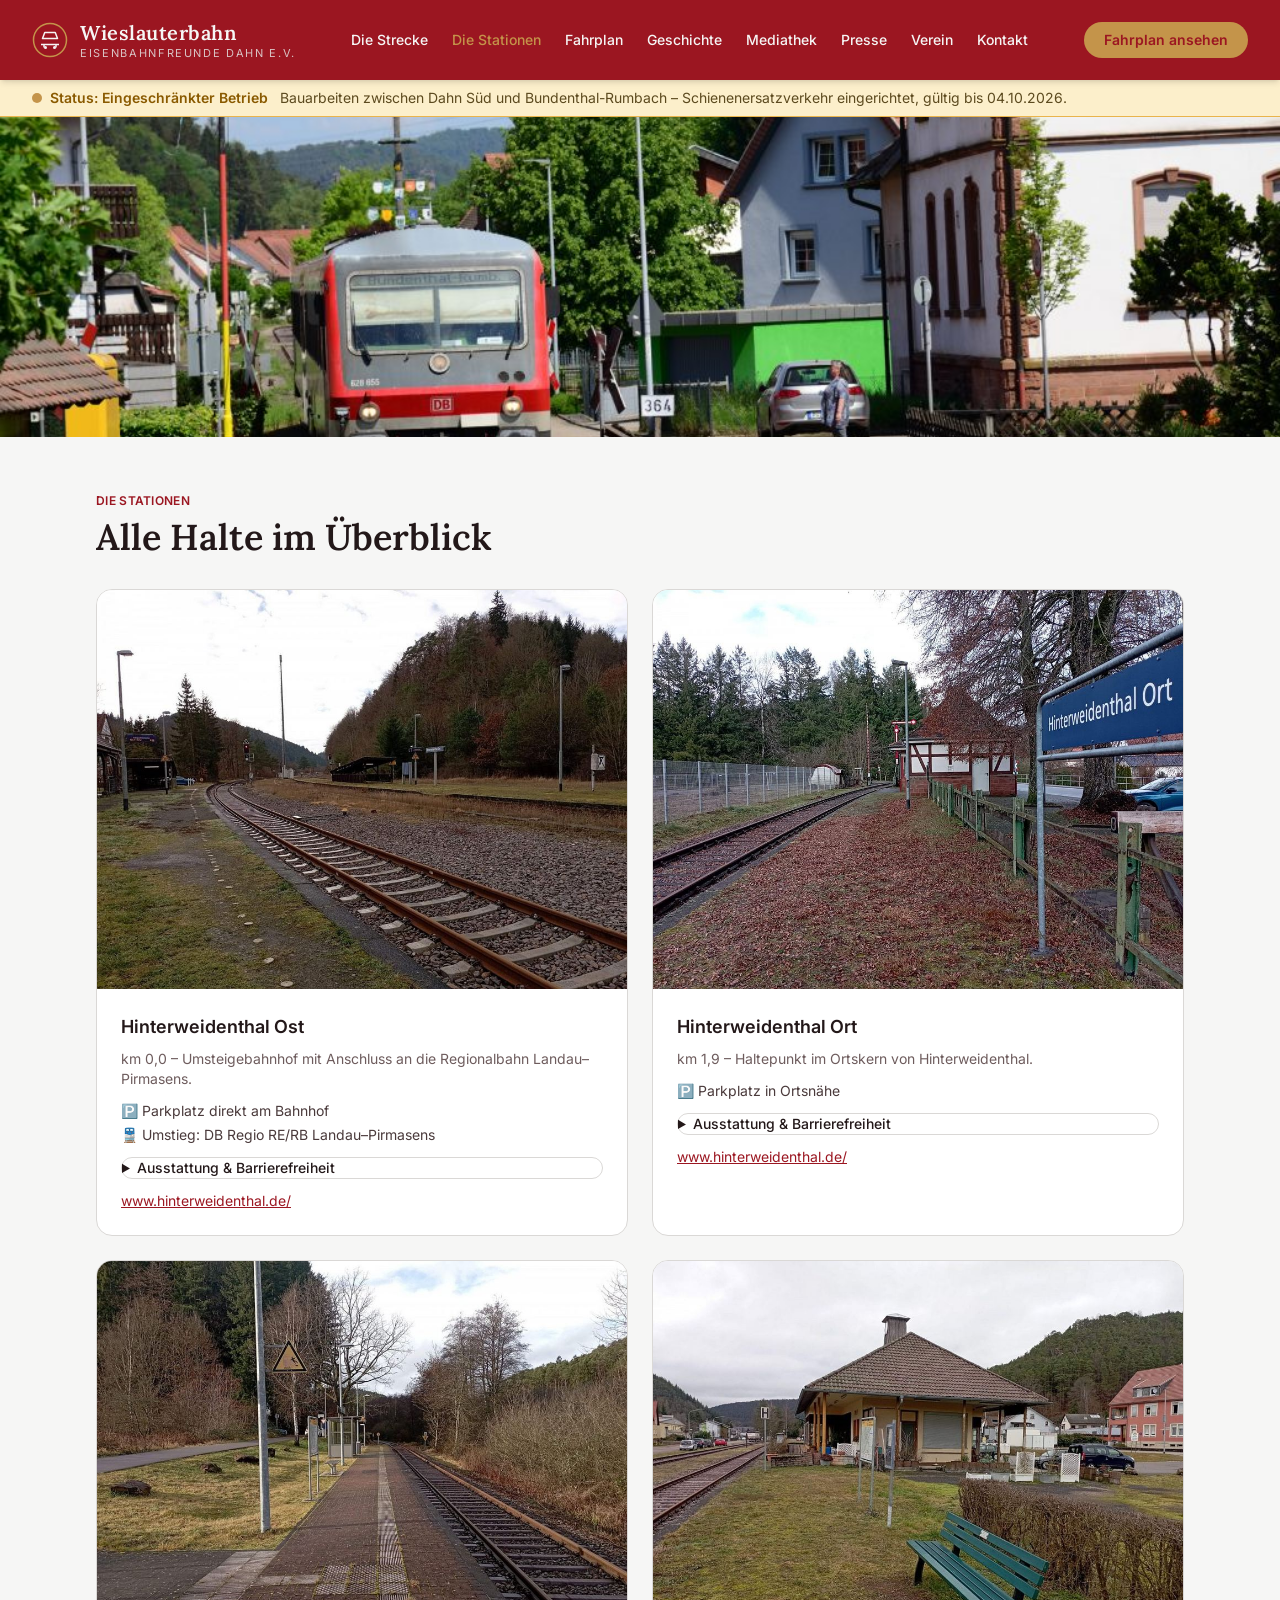
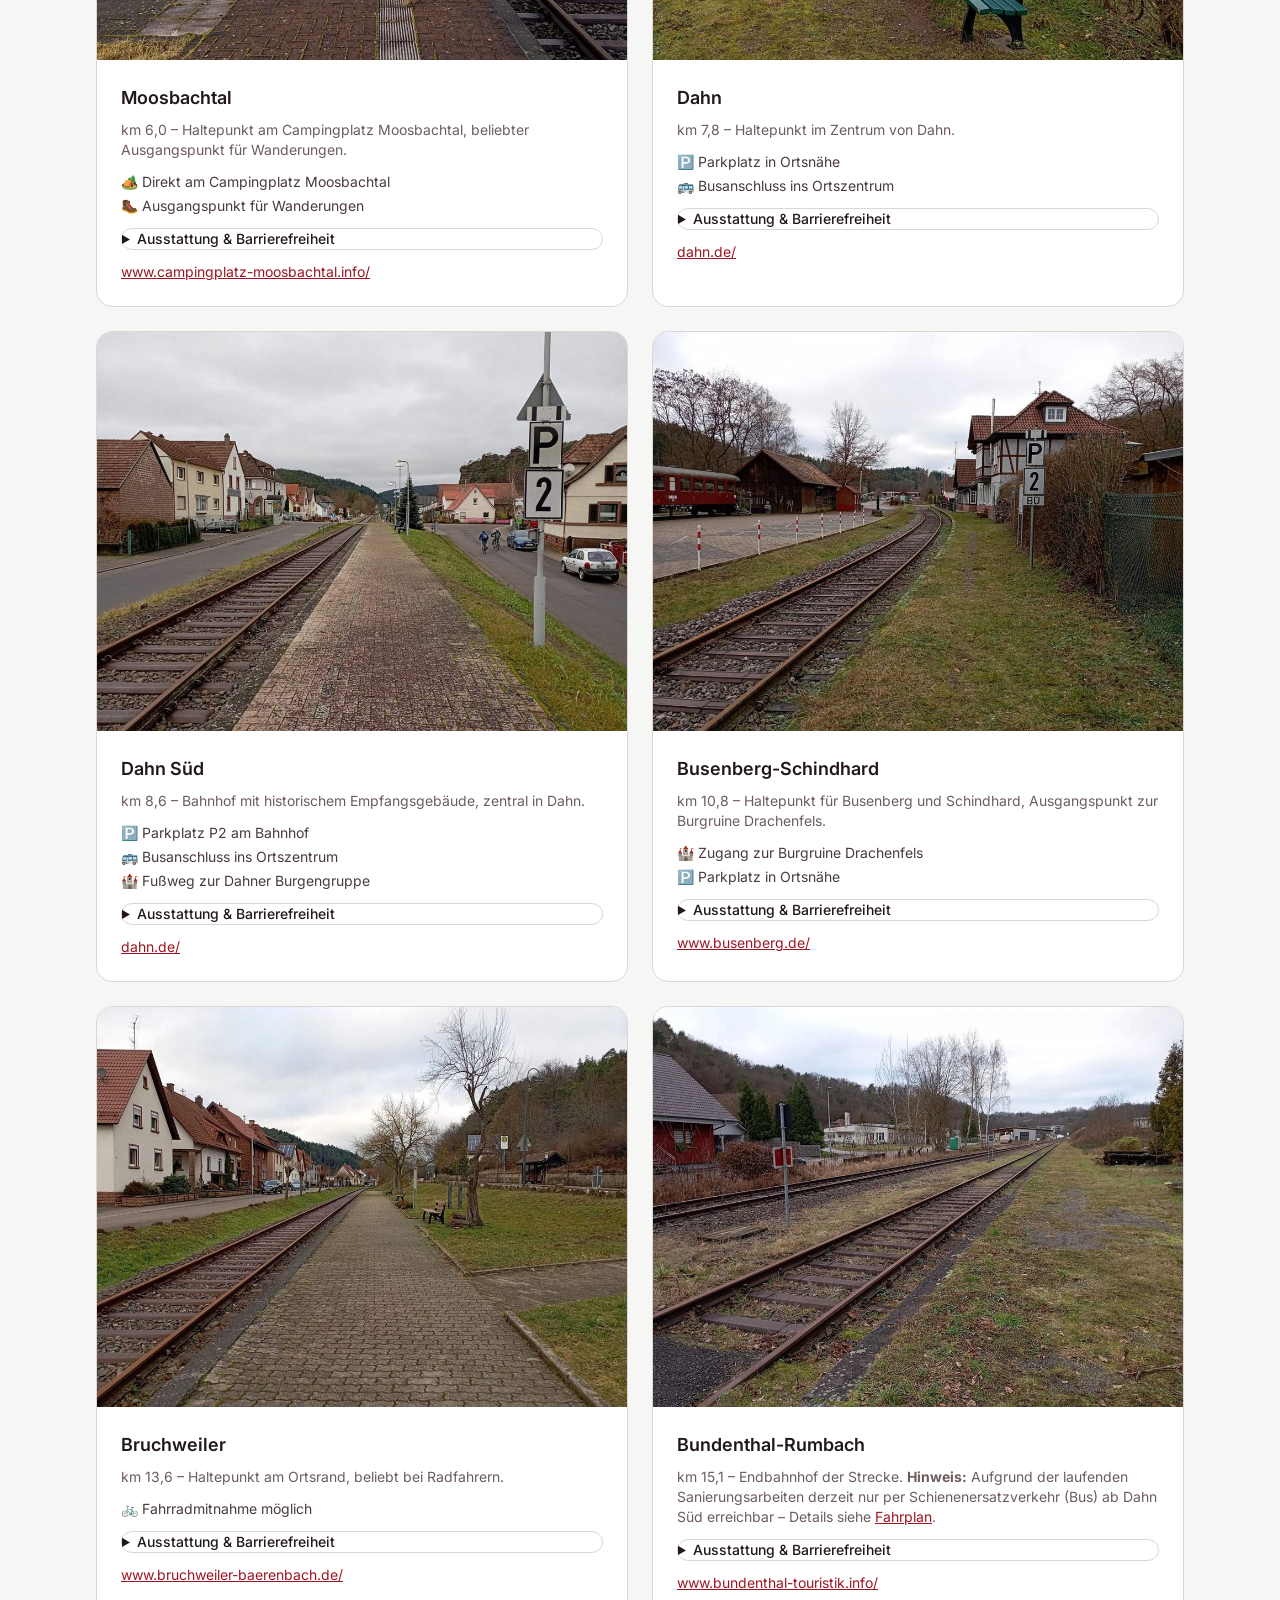
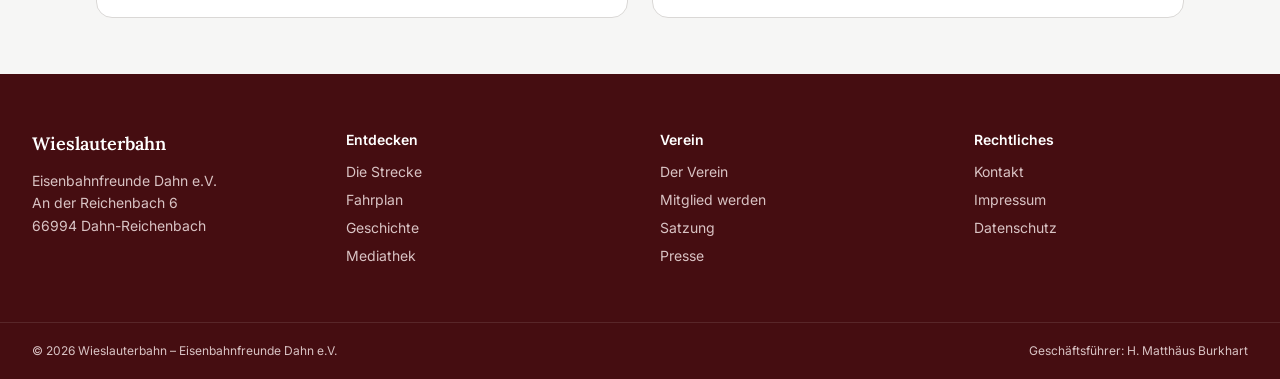
==== commit da559d8c: "Stationsinformationen hinzugefügt" ====
--- a/die-stationen.html
+++ b/die-stationen.html
@@ -61,15 +61,17 @@
   </nav>
 </header>
 
-<div class="bg-[#FCEFCB] border-b border-[#E9B44C]/50" role="status">
+<div id="statusBanner" class="bg-[#FCEFCB] border-b border-[#E9B44C]/50" role="status">
   <div class="max-w-7xl mx-auto px-4 sm:px-6 lg:px-8 py-2 flex flex-wrap items-center gap-3 text-sm">
-    <span class="inline-flex items-center gap-2 font-semibold text-[#8A5A00]">
-      <svg width="10" height="10" viewBox="0 0 10 10" aria-hidden="true"><circle cx="5" cy="5" r="5" class="status-dot"/></svg>
-      Status: Eingeschränkter Betrieb
+    <span class="inline-flex items-center gap-2 font-semibold text-[#8A5A00]" id="statusKurzSpan">
+      <svg width="10" height="10" viewBox="0 0 10 10" aria-hidden="true"><circle cx="5" cy="5" r="5" id="statusDot" class="status-dot"/></svg>
+      <span id="statusKurztext">Status: Eingeschränkter Betrieb</span>
     </span>
-    <span class="text-[#5c4a1f]">Bauarbeiten zwischen Dahn Süd und Bundenthal-Rumbach – Schienenersatzverkehr eingerichtet, gültig bis 04.10.2026.</span>
+    <span class="text-[#5c4a1f]" id="statusLangtext">Bauarbeiten zwischen Dahn Süd und Bundenthal-Rumbach – Schienenersatzverkehr eingerichtet, gültig bis 04.10.2026.</span>
   </div>
 </div>
+<script src="assets/status-daten.js"></script>
+<script src="assets/status-render.js"></script>
 
 <main id="main">
 
@@ -82,43 +84,115 @@
     <p class="text-xs font-semibold uppercase tracking-wide text-[#8A5A00] mb-2">Die Stationen</p>
     <h1 class="font-serif-brand text-3xl sm:text-4xl font-semibold mb-8">Alle Halte im Überblick</h1>
 
-    <div class="grid sm:grid-cols-2 gap-6">
-      <div class="rounded-2xl border border-[#D9CFB8] p-6">
+    <div id="stationenGallerie" class="grid sm:grid-cols-2 gap-6">
+      <div class="rounded-2xl border border-[#D9CFB8] overflow-hidden bg-white">
+        <button type="button" class="gallery-trigger block w-full" data-index="0" aria-label="Fotos vergrößern: Hinterweidenthal Ost">
+          <img src="assets/stationen/hinterweidenthal-ost.jpg" alt="Bahnsteig und Gleise am Haltepunkt Hinterweidenthal Ost" loading="lazy" class="w-full h-40 object-cover">
+        </button>
+        <div class="p-6">
         <h2 class="font-semibold text-lg mb-2">Hinterweidenthal Ost</h2>
         <p class="text-sm text-[#5b6b5f] mb-3">km 0,0 – Umsteigebahnhof mit Anschluss an die Regionalbahn Landau–Pirmasens.</p>
         <ul class="text-sm text-[#3c4a3f] space-y-1">
           <li><span aria-hidden="true">🅿️</span> Parkplatz direkt am Bahnhof</li>
           <li><span aria-hidden="true">🚆</span> Umstieg: DB Regio RE/RB Landau–Pirmasens</li>
         </ul>
+        <details class="mt-3 rounded-xl border border-[#D9CFB8] p-3">
+          <summary class="cursor-pointer text-sm font-medium">Ausstattung &amp; Barrierefreiheit</summary>
+          <dl class="grid sm:grid-cols-2 gap-x-4 gap-y-1 text-sm mt-3 text-[#3c4a3f]">
+            <dt class="text-[#6b7a6e]">Bahnsteighöhe</dt><dd>18 cm</dd>
+            <dt class="text-[#6b7a6e]">Bahnsteiglänge</dt><dd>120 m</dd>
+            <dt class="text-[#6b7a6e]">Stufenfreier Zugang</dt><dd>Teilweise</dd>
+            <dt class="text-[#6b7a6e]">Dynamische Fahrgastinfo</dt><dd>Ja</dd>
+            <dt class="text-[#6b7a6e]">ÖPNV-Anbindung</dt><dd>Nein</dd>
+            <dt class="text-[#6b7a6e]">Fahrrad-Stellplätze</dt><dd>Nein</dd>
+            <dt class="text-[#6b7a6e]">Toiletten</dt><dd>Nein</dd>
+          </dl>
+        </details>
         <p class="text-sm mt-3"><a href="https://www.hinterweidenthal.de/" target="_blank" rel="noopener" class="underline text-[#1F3A2E]">www.hinterweidenthal.de/</a></p>
-      </div>
-      <div class="rounded-2xl border border-[#D9CFB8] p-6">
+        </div>
+      </div>
+      <div class="rounded-2xl border border-[#D9CFB8] overflow-hidden bg-white">
+        <button type="button" class="gallery-trigger block w-full" data-index="1" aria-label="Fotos vergrößern: Hinterweidenthal Ort">
+          <img src="assets/stationen/hinterweidenthal-ort.jpg" alt="Haltepunkt Hinterweidenthal Ort mit Stationsschild und Empfangsgebäude" loading="lazy" class="w-full h-40 object-cover">
+        </button>
+        <div class="p-6">
         <h2 class="font-semibold text-lg mb-2">Hinterweidenthal Ort</h2>
         <p class="text-sm text-[#5b6b5f] mb-3">km 1,9 – Haltepunkt im Ortskern von Hinterweidenthal.</p>
         <ul class="text-sm text-[#3c4a3f] space-y-1">
           <li><span aria-hidden="true">🅿️</span> Parkplatz in Ortsnähe</li>
         </ul>
+        <details class="mt-3 rounded-xl border border-[#D9CFB8] p-3">
+          <summary class="cursor-pointer text-sm font-medium">Ausstattung &amp; Barrierefreiheit</summary>
+          <dl class="grid sm:grid-cols-2 gap-x-4 gap-y-1 text-sm mt-3 text-[#3c4a3f]">
+            <dt class="text-[#6b7a6e]">Bahnsteighöhe</dt><dd>23 cm</dd>
+            <dt class="text-[#6b7a6e]">Bahnsteiglänge</dt><dd>80 m</dd>
+            <dt class="text-[#6b7a6e]">Stufenfreier Zugang</dt><dd>Ja</dd>
+            <dt class="text-[#6b7a6e]">Dynamische Fahrgastinfo</dt><dd>Nein</dd>
+            <dt class="text-[#6b7a6e]">ÖPNV-Anbindung</dt><dd>Nein</dd>
+            <dt class="text-[#6b7a6e]">Fahrrad-Stellplätze</dt><dd>Nein</dd>
+            <dt class="text-[#6b7a6e]">Toiletten</dt><dd>Nein</dd>
+          </dl>
+        </details>
         <p class="text-sm mt-3"><a href="https://www.hinterweidenthal.de/" target="_blank" rel="noopener" class="underline text-[#1F3A2E]">www.hinterweidenthal.de/</a></p>
-      </div>
-      <div class="rounded-2xl border border-[#D9CFB8] p-6">
+        </div>
+      </div>
+      <div class="rounded-2xl border border-[#D9CFB8] overflow-hidden bg-white">
+        <button type="button" class="gallery-trigger block w-full" data-index="2" aria-label="Fotos vergrößern: Moosbachtal">
+          <img src="assets/stationen/moosbachtal.jpg" alt="Haltepunkt Moosbachtal mit Wartehäuschen und Gleisverlauf durchs Tal" loading="lazy" class="w-full h-40 object-cover">
+        </button>
+        <div class="p-6">
         <h2 class="font-semibold text-lg mb-2">Moosbachtal</h2>
         <p class="text-sm text-[#5b6b5f] mb-3">km 6,0 – Haltepunkt am Campingplatz Moosbachtal, beliebter Ausgangspunkt für Wanderungen.</p>
         <ul class="text-sm text-[#3c4a3f] space-y-1">
           <li><span aria-hidden="true">🏕️</span> Direkt am Campingplatz Moosbachtal</li>
           <li><span aria-hidden="true">🥾</span> Ausgangspunkt für Wanderungen</li>
         </ul>
+        <details class="mt-3 rounded-xl border border-[#D9CFB8] p-3">
+          <summary class="cursor-pointer text-sm font-medium">Ausstattung &amp; Barrierefreiheit</summary>
+          <dl class="grid sm:grid-cols-2 gap-x-4 gap-y-1 text-sm mt-3 text-[#3c4a3f]">
+            <dt class="text-[#6b7a6e]">Bahnsteighöhe</dt><dd>55 cm</dd>
+            <dt class="text-[#6b7a6e]">Bahnsteiglänge</dt><dd>60 m</dd>
+            <dt class="text-[#6b7a6e]">Stufenfreier Zugang</dt><dd>Ja</dd>
+            <dt class="text-[#6b7a6e]">Dynamische Fahrgastinfo</dt><dd>Nein</dd>
+            <dt class="text-[#6b7a6e]">ÖPNV-Anbindung</dt><dd>Nein</dd>
+            <dt class="text-[#6b7a6e]">Fahrrad-Stellplätze</dt><dd>Nein</dd>
+            <dt class="text-[#6b7a6e]">Toiletten</dt><dd>Nein</dd>
+          </dl>
+        </details>
         <p class="text-sm mt-3"><a href="https://www.campingplatz-moosbachtal.info/" target="_blank" rel="noopener" class="underline text-[#1F3A2E]">www.campingplatz-moosbachtal.info/</a></p>
-      </div>
-      <div class="rounded-2xl border border-[#D9CFB8] p-6">
+        </div>
+      </div>
+      <div class="rounded-2xl border border-[#D9CFB8] overflow-hidden bg-white">
+        <button type="button" class="gallery-trigger block w-full" data-index="3" aria-label="Fotos vergrößern: Dahn">
+          <img src="assets/stationen/dahn.jpg" alt="Haltepunkt Dahn mit Gleis entlang der Ortsdurchfahrt" loading="lazy" class="w-full h-40 object-cover">
+        </button>
+        <div class="p-6">
         <h2 class="font-semibold text-lg mb-2">Dahn</h2>
         <p class="text-sm text-[#5b6b5f] mb-3">km 7,8 – Haltepunkt im Zentrum von Dahn.</p>
         <ul class="text-sm text-[#3c4a3f] space-y-1">
           <li><span aria-hidden="true">🅿️</span> Parkplatz in Ortsnähe</li>
           <li><span aria-hidden="true">🚌</span> Busanschluss ins Ortszentrum</li>
         </ul>
+        <details class="mt-3 rounded-xl border border-[#D9CFB8] p-3">
+          <summary class="cursor-pointer text-sm font-medium">Ausstattung &amp; Barrierefreiheit</summary>
+          <dl class="grid sm:grid-cols-2 gap-x-4 gap-y-1 text-sm mt-3 text-[#3c4a3f]">
+            <dt class="text-[#6b7a6e]">Bahnsteighöhe</dt><dd>23 + 10 cm</dd>
+            <dt class="text-[#6b7a6e]">Bahnsteiglänge</dt><dd>60 + 70 m</dd>
+            <dt class="text-[#6b7a6e]">Stufenfreier Zugang</dt><dd>Ja</dd>
+            <dt class="text-[#6b7a6e]">Dynamische Fahrgastinfo</dt><dd>Nein</dd>
+            <dt class="text-[#6b7a6e]">ÖPNV-Anbindung</dt><dd>Ja</dd>
+            <dt class="text-[#6b7a6e]">Fahrrad-Stellplätze</dt><dd>Nein</dd>
+            <dt class="text-[#6b7a6e]">Toiletten</dt><dd>Nein</dd>
+          </dl>
+        </details>
         <p class="text-sm mt-3"><a href="https://dahn.de/" target="_blank" rel="noopener" class="underline text-[#1F3A2E]">dahn.de/</a></p>
-      </div>
-      <div class="rounded-2xl border border-[#D9CFB8] p-6">
+        </div>
+      </div>
+      <div class="rounded-2xl border border-[#D9CFB8] overflow-hidden bg-white">
+        <button type="button" class="gallery-trigger block w-full" data-index="4" aria-label="Fotos vergrößern: Dahn Süd">
+          <img src="assets/stationen/dahn-sued.jpg" alt="Bahnhof Dahn Süd mit Bahnsteig, Parkschild P2 und Ortsdurchfahrt" loading="lazy" class="w-full h-40 object-cover">
+        </button>
+        <div class="p-6">
         <h2 class="font-semibold text-lg mb-2">Dahn Süd</h2>
         <p class="text-sm text-[#5b6b5f] mb-3">km 8,6 – Bahnhof mit historischem Empfangsgebäude, zentral in Dahn.</p>
         <ul class="text-sm text-[#3c4a3f] space-y-1">
@@ -126,36 +200,119 @@
           <li><span aria-hidden="true">🚌</span> Busanschluss ins Ortszentrum</li>
           <li><span aria-hidden="true">🏰</span> Fußweg zur Dahner Burgengruppe</li>
         </ul>
+        <details class="mt-3 rounded-xl border border-[#D9CFB8] p-3">
+          <summary class="cursor-pointer text-sm font-medium">Ausstattung &amp; Barrierefreiheit</summary>
+          <dl class="grid sm:grid-cols-2 gap-x-4 gap-y-1 text-sm mt-3 text-[#3c4a3f]">
+            <dt class="text-[#6b7a6e]">Bahnsteighöhe</dt><dd>38 cm</dd>
+            <dt class="text-[#6b7a6e]">Bahnsteiglänge</dt><dd>60 m</dd>
+            <dt class="text-[#6b7a6e]">Stufenfreier Zugang</dt><dd>Ja</dd>
+            <dt class="text-[#6b7a6e]">Dynamische Fahrgastinfo</dt><dd>Nein</dd>
+            <dt class="text-[#6b7a6e]">ÖPNV-Anbindung</dt><dd>Nein</dd>
+            <dt class="text-[#6b7a6e]">Fahrrad-Stellplätze</dt><dd>Nein</dd>
+            <dt class="text-[#6b7a6e]">Toiletten</dt><dd>Nein</dd>
+          </dl>
+        </details>
         <p class="text-sm mt-3"><a href="https://dahn.de/" target="_blank" rel="noopener" class="underline text-[#1F3A2E]">dahn.de/</a></p>
-      </div>
-      <div class="rounded-2xl border border-[#D9CFB8] p-6">
+        </div>
+      </div>
+      <div class="rounded-2xl border border-[#D9CFB8] overflow-hidden bg-white">
+        <button type="button" class="gallery-trigger block w-full" data-index="5" aria-label="Fotos vergrößern: Busenberg-Schindhard">
+          <img src="assets/stationen/busenberg-schindhard.jpg" alt="Haltepunkt Busenberg-Schindhard mit historischem Wagen und Empfangsgebäude" loading="lazy" class="w-full h-40 object-cover">
+        </button>
+        <div class="p-6">
         <h2 class="font-semibold text-lg mb-2">Busenberg-Schindhard</h2>
         <p class="text-sm text-[#5b6b5f] mb-3">km 10,8 – Haltepunkt für Busenberg und Schindhard, Ausgangspunkt zur Burgruine Drachenfels.</p>
         <ul class="text-sm text-[#3c4a3f] space-y-1">
           <li><span aria-hidden="true">🏰</span> Zugang zur Burgruine Drachenfels</li>
           <li><span aria-hidden="true">🅿️</span> Parkplatz in Ortsnähe</li>
         </ul>
+        <details class="mt-3 rounded-xl border border-[#D9CFB8] p-3">
+          <summary class="cursor-pointer text-sm font-medium">Ausstattung &amp; Barrierefreiheit</summary>
+          <dl class="grid sm:grid-cols-2 gap-x-4 gap-y-1 text-sm mt-3 text-[#3c4a3f]">
+            <dt class="text-[#6b7a6e]">Bahnsteighöhe</dt><dd>23 cm</dd>
+            <dt class="text-[#6b7a6e]">Bahnsteiglänge</dt><dd>100 m</dd>
+            <dt class="text-[#6b7a6e]">Stufenfreier Zugang</dt><dd>Ja</dd>
+            <dt class="text-[#6b7a6e]">Dynamische Fahrgastinfo</dt><dd>Nein</dd>
+            <dt class="text-[#6b7a6e]">ÖPNV-Anbindung</dt><dd>Ja</dd>
+            <dt class="text-[#6b7a6e]">Fahrrad-Stellplätze</dt><dd>Nein</dd>
+            <dt class="text-[#6b7a6e]">Toiletten</dt><dd>Nein</dd>
+          </dl>
+        </details>
         <p class="text-sm mt-3"><a href="https://www.busenberg.de/" target="_blank" rel="noopener" class="underline text-[#1F3A2E]">www.busenberg.de/</a></p>
-      </div>
-      <div class="rounded-2xl border border-[#D9CFB8] p-6">
+        </div>
+      </div>
+      <div class="rounded-2xl border border-[#D9CFB8] overflow-hidden bg-white">
+        <button type="button" class="gallery-trigger block w-full" data-index="6" aria-label="Fotos vergrößern: Bruchweiler">
+          <img src="assets/stationen/bruchweiler-baerenbach.jpg" alt="Bahnsteig Bruchweiler-Bärenbach mit Gleisverlauf durch den Ort" loading="lazy" class="w-full h-40 object-cover">
+        </button>
+        <div class="p-6">
         <h2 class="font-semibold text-lg mb-2">Bruchweiler</h2>
         <p class="text-sm text-[#5b6b5f] mb-3">km 13,6 – Haltepunkt am Ortsrand, beliebt bei Radfahrern.</p>
         <ul class="text-sm text-[#3c4a3f] space-y-1">
           <li><span aria-hidden="true">🚲</span> Fahrradmitnahme möglich</li>
         </ul>
+        <details class="mt-3 rounded-xl border border-[#D9CFB8] p-3">
+          <summary class="cursor-pointer text-sm font-medium">Ausstattung &amp; Barrierefreiheit</summary>
+          <dl class="grid sm:grid-cols-2 gap-x-4 gap-y-1 text-sm mt-3 text-[#3c4a3f]">
+            <dt class="text-[#6b7a6e]">Bahnsteighöhe</dt><dd>23 cm</dd>
+            <dt class="text-[#6b7a6e]">Bahnsteiglänge</dt><dd>100 m</dd>
+            <dt class="text-[#6b7a6e]">Stufenfreier Zugang</dt><dd>Ja</dd>
+            <dt class="text-[#6b7a6e]">Dynamische Fahrgastinfo</dt><dd>Nein</dd>
+            <dt class="text-[#6b7a6e]">ÖPNV-Anbindung</dt><dd>Ja</dd>
+            <dt class="text-[#6b7a6e]">Fahrrad-Stellplätze</dt><dd>Nein</dd>
+            <dt class="text-[#6b7a6e]">Toiletten</dt><dd>Nein</dd>
+          </dl>
+          <p class="text-xs text-[#6b7a6e] mt-2">Offizieller Name lt. Bahn: „Bruchweiler-Bärenbach".</p>
+        </details>
         <p class="text-sm mt-3"><a href="https://www.bruchweiler-baerenbach.de/" target="_blank" rel="noopener" class="underline text-[#1F3A2E]">www.bruchweiler-baerenbach.de/</a></p>
-      </div>
-      <div class="rounded-2xl border border-[#D9CFB8] p-6">
+        </div>
+      </div>
+      <div class="rounded-2xl border border-[#D9CFB8] overflow-hidden bg-white">
+        <button type="button" class="gallery-trigger block w-full" data-index="7" aria-label="Fotos vergrößern: Bundenthal-Rumbach">
+          <img src="assets/stationen/bundenthal-rumbach.jpg" alt="Gleisanlage am Endbahnhof Bundenthal-Rumbach" loading="lazy" class="w-full h-40 object-cover">
+        </button>
+        <div class="p-6">
         <h2 class="font-semibold text-lg mb-2">Bundenthal-Rumbach</h2>
         <p class="text-sm text-[#5b6b5f] mb-3">
           km 15,1 – Endbahnhof der Strecke. <strong>Hinweis:</strong> Aufgrund der laufenden Sanierungsarbeiten derzeit nur per
           Schienenersatzverkehr (Bus) ab Dahn Süd erreichbar – Details siehe
           <a href="fahrplan.html" class="underline text-[#1F3A2E]">Fahrplan</a>.
         </p>
+        <details class="mt-3 rounded-xl border border-[#D9CFB8] p-3">
+          <summary class="cursor-pointer text-sm font-medium">Ausstattung &amp; Barrierefreiheit</summary>
+          <dl class="grid sm:grid-cols-2 gap-x-4 gap-y-1 text-sm mt-3 text-[#3c4a3f]">
+            <dt class="text-[#6b7a6e]">Bahnsteighöhe</dt><dd>23 cm</dd>
+            <dt class="text-[#6b7a6e]">Bahnsteiglänge</dt><dd>220 m</dd>
+            <dt class="text-[#6b7a6e]">Stufenfreier Zugang</dt><dd>Ja</dd>
+            <dt class="text-[#6b7a6e]">Dynamische Fahrgastinfo</dt><dd>Nein</dd>
+            <dt class="text-[#6b7a6e]">ÖPNV-Anbindung</dt><dd>Ja</dd>
+            <dt class="text-[#6b7a6e]">Fahrrad-Stellplätze</dt><dd>Nein</dd>
+            <dt class="text-[#6b7a6e]">Toiletten</dt><dd>Nein</dd>
+          </dl>
+        </details>
         <p class="text-sm mt-3"><a href="http://www.bundenthal-touristik.info/" target="_blank" rel="noopener" class="underline text-[#1F3A2E]">www.bundenthal-touristik.info/</a></p>
+        </div>
+      </div>
+    </div>
+
+    <div id="lightbox" class="lightbox" hidden>
+      <div class="lightbox-backdrop" data-lightbox-close></div>
+      <div class="lightbox-dialog" role="dialog" aria-modal="true" aria-labelledby="lightboxCaption">
+        <button type="button" class="lightbox-close" data-lightbox-close aria-label="Bildansicht schließen">✕</button>
+        <div class="lightbox-image-wrap">
+          <button type="button" class="lightbox-prev" id="lightboxPrev" aria-label="Vorheriges Bild" hidden>‹</button>
+          <img id="lightboxImg" alt="" class="lightbox-img">
+          <button type="button" class="lightbox-next" id="lightboxNext" aria-label="Nächstes Bild" hidden>›</button>
+        </div>
+        <p id="lightboxCaption" class="lightbox-caption"></p>
+        <p id="lightboxZaehler" class="lightbox-zaehler"></p>
       </div>
     </div>
   </section>
+
+  <script src="assets/galerie-lightbox.js"></script>
+  <script src="assets/stationen-daten.js"></script>
+  <script src="assets/stationen-render.js"></script>
 
 </main>
 <footer class="bg-[#12201A] text-[#C9D6C6]">
--- a/styles.css
+++ b/styles.css
@@ -1162,6 +1162,58 @@
   box-shadow:0 20px 25px -5px rgba(0,0,0,.3)
 }
 
+.lightbox-image-wrap {
+  position:relative;
+  display:flex;
+  align-items:center;
+  justify-content:center;
+  width:100%
+}
+
+.lightbox-prev,
+.lightbox-next {
+  position:absolute;
+  top:50%;
+  transform:translateY(-50%);
+  width:2.75rem;
+  height:2.75rem;
+  border-radius:9999px;
+  border:0;
+  background:rgb(var(--wlb-primary-darkest)/.55);
+  color:rgb(var(--wlb-bg));
+  font-size:1.75rem;
+  line-height:1;
+  cursor:pointer;
+  display:flex;
+  align-items:center;
+  justify-content:center
+}
+
+.lightbox-prev:hover,
+.lightbox-next:hover {
+  background:rgb(var(--wlb-primary-darkest)/.8)
+}
+
+.lightbox-prev {
+  left:.75rem
+}
+
+.lightbox-next {
+  right:.75rem
+}
+
+.lightbox-prev[hidden],
+.lightbox-next[hidden] {
+  display:none
+}
+
+.lightbox-zaehler {
+  color:rgb(var(--wlb-bg)/.75);
+  font-size:.75rem;
+  text-align:center;
+  margin-top:.35rem
+}
+
 .lightbox-caption {
   color:rgb(var(--wlb-bg));
   font-size:.875rem;
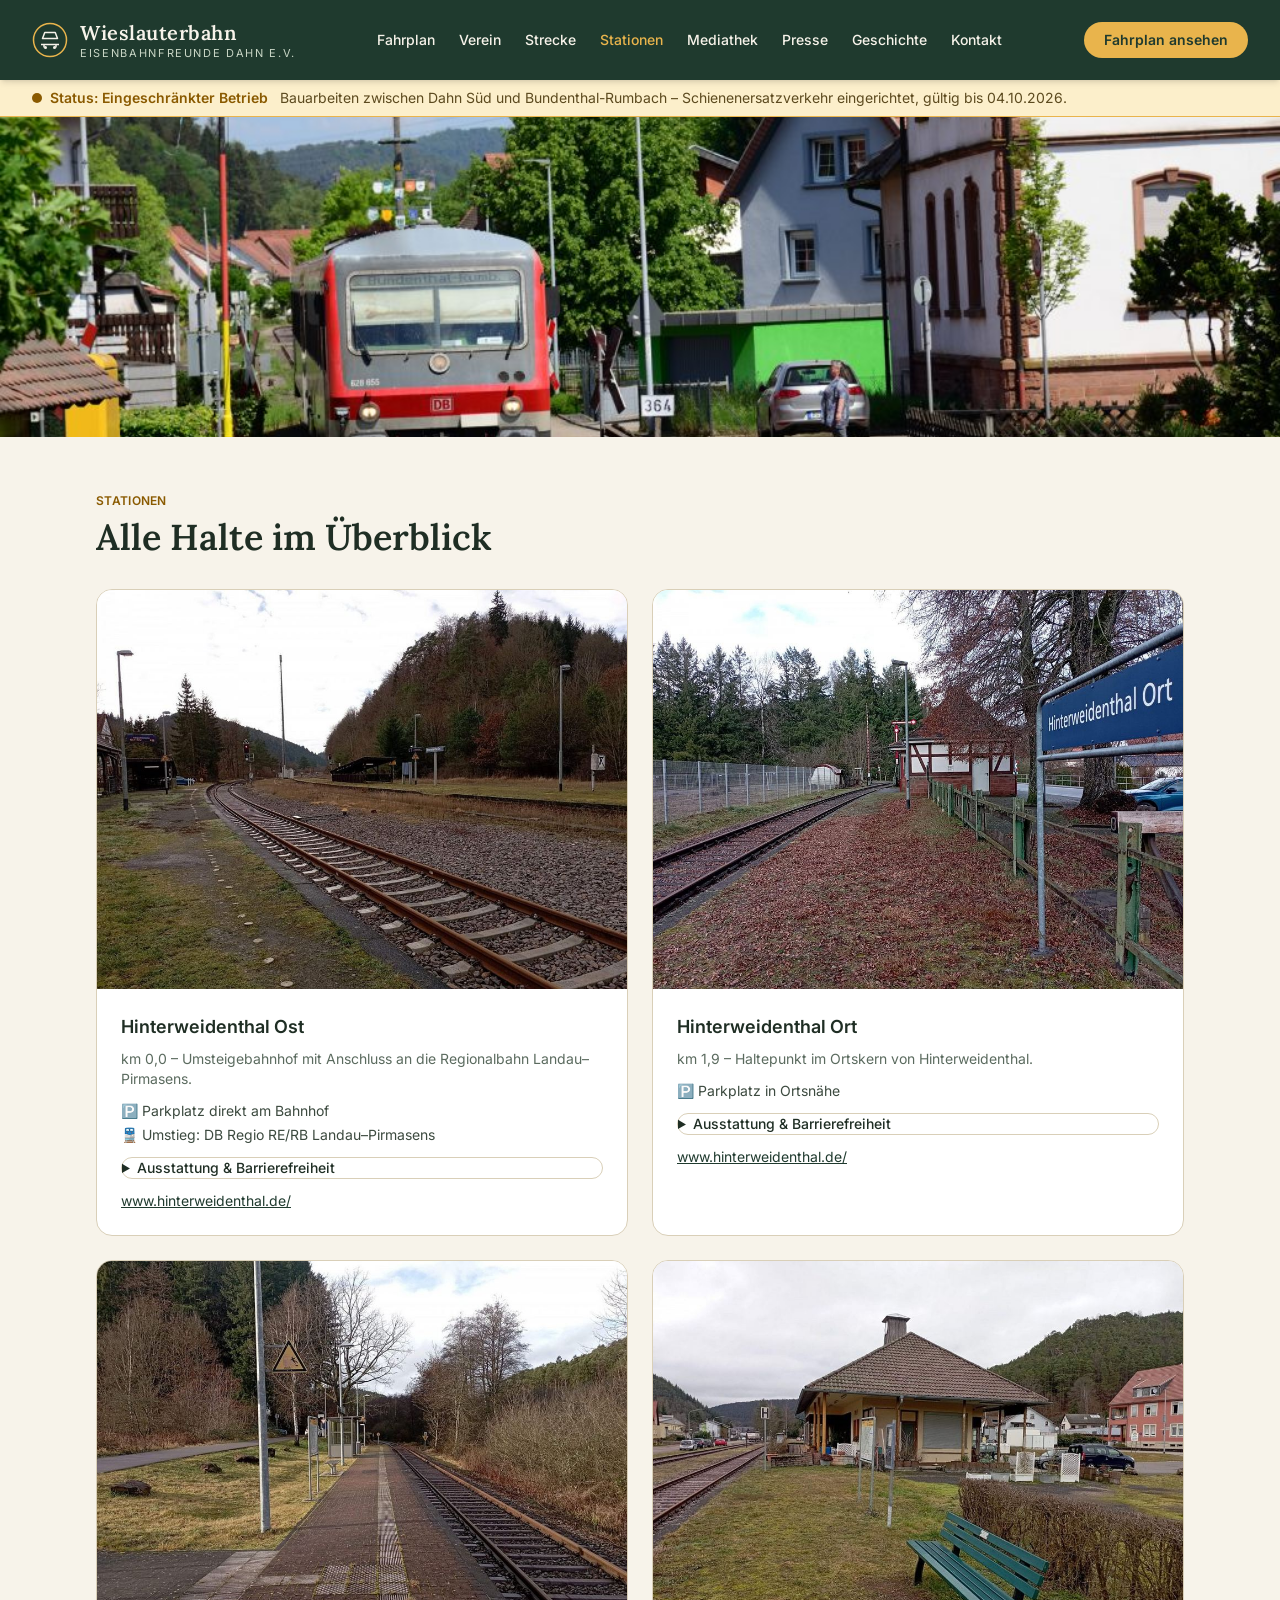
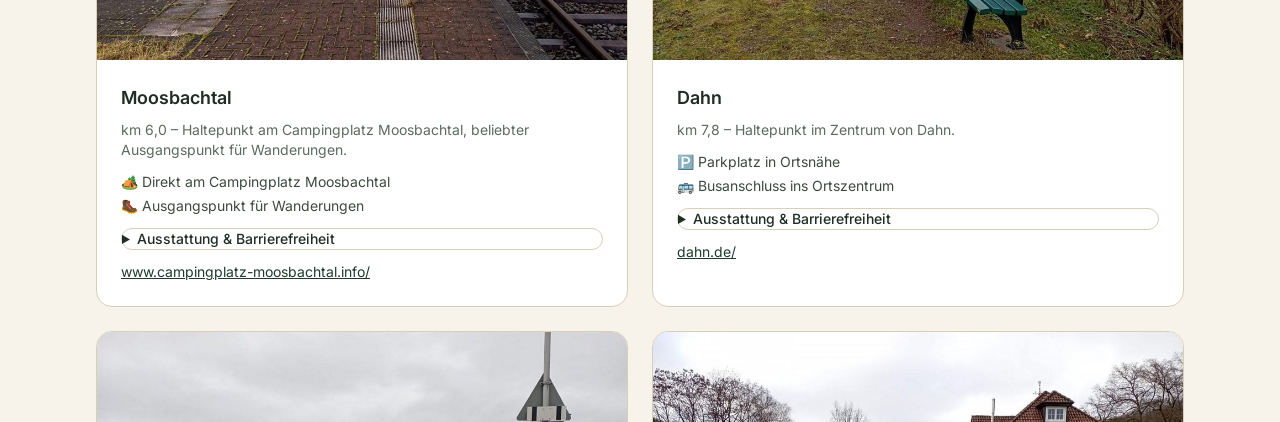
==== commit f34184a5: "Farbschema gewechselt (rot -> grün)" ====
--- a/die-stationen.html
+++ b/die-stationen.html
@@ -2,371 +2,14 @@
 <html lang="de">
 <head>
 <meta charset="UTF-8">
-<meta name="viewport" content="width=device-width, initial-scale=1.0">
-<meta name="description" content="Alle Haltepunkte der Wieslauterbahn im Überblick – mit Infos zu Parkplätzen, Umstiegsmöglichkeiten und Ausflugszielen im Dahner Felsenland.">
-<title>Die Stationen – Wieslauterbahn</title>
-<link rel="icon" type="image/svg+xml" href="data:image/svg+xml,%3Csvg xmlns='http://www.w3.org/2000/svg' viewBox='0 0 48 48'%3E%3Ccircle cx='24' cy='24' r='23' fill='%239B1621'/%3E%3Cpath d='M12 30 h24 M16 30 v4 M32 30 v4 M14 22 h20 l-3-8 h-14 z' stroke='%23F6F6F5' stroke-width='2.5' fill='none' stroke-linejoin='round'/%3E%3Ccircle cx='18' cy='34' r='2' fill='%23F6F6F5'/%3E%3Ccircle cx='30' cy='34' r='2' fill='%23F6F6F5'/%3E%3C/svg%3E">
-<link rel="stylesheet" href="styles.css">
-<link rel="preconnect" href="https://fonts.googleapis.com">
-<link href="https://fonts.googleapis.com/css2?family=Lora:ital,wght@0,400;0,600;1,400&family=Inter:wght@400;500;600;700&display=swap" rel="stylesheet">
-
+<meta http-equiv="refresh" content="0; url=stationen.html">
+<title>Umgezogen – Wieslauterbahn</title>
 </head>
-<body class="bg-[#F7F3EA] text-[#1F2E24] antialiased">
-<a href="#main" class="skip-link fixed -translate-y-full focus:translate-y-0 transition-transform bg-[#1F3A2E] text-white px-4 py-2 z-50 top-0 left-0">Zum Inhalt springen</a>
-
-<header class="sticky top-0 z-40 bg-[#1F3A2E] text-[#F7F3EA] shadow-md">
-  <div class="max-w-7xl mx-auto px-4 sm:px-6 lg:px-8">
-    <div class="flex items-center justify-between h-20">
-      <a href="index.html" class="flex items-center gap-3">
-        <svg width="36" height="36" viewBox="0 0 48 48" fill="none" aria-hidden="true">
-          <circle cx="24" cy="24" r="22" class="logo-ring" stroke-width="2"/>
-          <path d="M12 30 h24 M16 30 v4 M32 30 v4 M14 22 h20 l-3-8 h-14 z" class="logo-mark" stroke-width="2" fill="none" stroke-linejoin="round"/>
-          <circle cx="18" cy="34" r="2" class="logo-dot"/>
-          <circle cx="30" cy="34" r="2" class="logo-dot"/>
-        </svg>
-        <span class="leading-tight">
-          <span class="block font-serif-brand text-xl font-semibold tracking-wide">Wieslauterbahn</span>
-          <span class="block text-[11px] uppercase tracking-[0.15em] text-[#C9D6C6]">Eisenbahnfreunde Dahn e.V.</span>
-        </span>
-      </a>
-
-      <nav class="hidden lg:flex items-center gap-6 text-sm font-medium" aria-label="Hauptnavigation">
-        <a href="die-strecke.html" class="hover:text-[#E9B44C] transition-colors">Die Strecke</a>
-        <a href="die-stationen.html" class="text-[#E9B44C]">Die Stationen</a>
-        <a href="fahrplan.html" class="hover:text-[#E9B44C] transition-colors">Fahrplan</a>
-        <a href="geschichte.html" class="hover:text-[#E9B44C] transition-colors">Geschichte</a>
-        <a href="mediathek.html" class="hover:text-[#E9B44C] transition-colors">Mediathek</a>
-        <a href="presse.html" class="hover:text-[#E9B44C] transition-colors">Presse</a>
-        <a href="verein.html" class="hover:text-[#E9B44C] transition-colors">Verein</a>
-        <a href="kontakt.html" class="hover:text-[#E9B44C] transition-colors">Kontakt</a>
-      </nav>
-
-      <div class="flex items-center gap-3">
-        <a href="fahrplan.html" class="hidden sm:inline-flex items-center rounded-full bg-[#E9B44C] text-[#1F3A2E] px-5 py-2 text-sm font-semibold hover:bg-[#f0c46c] transition-colors">Fahrplan ansehen</a>
-        <button id="menuBtn" class="lg:hidden p-2 rounded-md hover:bg-white/10" aria-label="Menü öffnen" aria-expanded="false">
-          <svg width="24" height="24" viewBox="0 0 24 24" fill="none" stroke="currentColor" stroke-width="2"><path d="M4 6h16M4 12h16M4 18h16" stroke-linecap="round"/></svg>
-        </button>
-      </div>
-    </div>
-  </div>
-  <nav id="mobileMenu" class="hidden lg:hidden bg-[#17291F] px-4 pb-4 text-sm" aria-label="Mobile Navigation">
-    <a href="die-strecke.html" class="block py-2 border-b border-white/10 ">Die Strecke</a>
-    <a href="die-stationen.html" class="block py-2 border-b border-white/10 text-[#E9B44C] font-semibold">Die Stationen</a>
-    <a href="fahrplan.html" class="block py-2 border-b border-white/10 ">Fahrplan</a>
-    <a href="geschichte.html" class="block py-2 border-b border-white/10 ">Geschichte</a>
-    <a href="mediathek.html" class="block py-2 border-b border-white/10 ">Mediathek</a>
-    <a href="presse.html" class="block py-2 border-b border-white/10 ">Presse</a>
-    <a href="verein.html" class="block py-2 border-b border-white/10 ">Verein</a>
-    <a href="kontakt.html" class="block py-2 border-b border-white/10 ">Kontakt</a>
-  </nav>
-</header>
-
-<div id="statusBanner" class="bg-[#FCEFCB] border-b border-[#E9B44C]/50" role="status">
-  <div class="max-w-7xl mx-auto px-4 sm:px-6 lg:px-8 py-2 flex flex-wrap items-center gap-3 text-sm">
-    <span class="inline-flex items-center gap-2 font-semibold text-[#8A5A00]" id="statusKurzSpan">
-      <svg width="10" height="10" viewBox="0 0 10 10" aria-hidden="true"><circle cx="5" cy="5" r="5" id="statusDot" class="status-dot"/></svg>
-      <span id="statusKurztext">Status: Eingeschränkter Betrieb</span>
-    </span>
-    <span class="text-[#5c4a1f]" id="statusLangtext">Bauarbeiten zwischen Dahn Süd und Bundenthal-Rumbach – Schienenersatzverkehr eingerichtet, gültig bis 04.10.2026.</span>
-  </div>
-</div>
-<script src="assets/status-daten.js"></script>
-<script src="assets/status-render.js"></script>
-
-<main id="main">
-
-  <section class="relative">
-    <div class="h-64 sm:h-80">
-      <img src="assets/stationen.jpg" alt="Wieslauterbahn-Triebwagen an einem Bahnübergang in Bundenthal" class="w-full h-full object-cover">
-    </div>
-  </section>
-  <section class="max-w-6xl mx-auto px-4 sm:px-6 lg:px-8 py-14">
-    <p class="text-xs font-semibold uppercase tracking-wide text-[#8A5A00] mb-2">Die Stationen</p>
-    <h1 class="font-serif-brand text-3xl sm:text-4xl font-semibold mb-8">Alle Halte im Überblick</h1>
-
-    <div id="stationenGallerie" class="grid sm:grid-cols-2 gap-6">
-      <div class="rounded-2xl border border-[#D9CFB8] overflow-hidden bg-white">
-        <button type="button" class="gallery-trigger block w-full" data-index="0" aria-label="Fotos vergrößern: Hinterweidenthal Ost">
-          <img src="assets/stationen/hinterweidenthal-ost.jpg" alt="Bahnsteig und Gleise am Haltepunkt Hinterweidenthal Ost" loading="lazy" class="w-full h-40 object-cover">
-        </button>
-        <div class="p-6">
-        <h2 class="font-semibold text-lg mb-2">Hinterweidenthal Ost</h2>
-        <p class="text-sm text-[#5b6b5f] mb-3">km 0,0 – Umsteigebahnhof mit Anschluss an die Regionalbahn Landau–Pirmasens.</p>
-        <ul class="text-sm text-[#3c4a3f] space-y-1">
-          <li><span aria-hidden="true">🅿️</span> Parkplatz direkt am Bahnhof</li>
-          <li><span aria-hidden="true">🚆</span> Umstieg: DB Regio RE/RB Landau–Pirmasens</li>
-        </ul>
-        <details class="mt-3 rounded-xl border border-[#D9CFB8] p-3">
-          <summary class="cursor-pointer text-sm font-medium">Ausstattung &amp; Barrierefreiheit</summary>
-          <dl class="grid sm:grid-cols-2 gap-x-4 gap-y-1 text-sm mt-3 text-[#3c4a3f]">
-            <dt class="text-[#6b7a6e]">Bahnsteighöhe</dt><dd>18 cm</dd>
-            <dt class="text-[#6b7a6e]">Bahnsteiglänge</dt><dd>120 m</dd>
-            <dt class="text-[#6b7a6e]">Stufenfreier Zugang</dt><dd>Teilweise</dd>
-            <dt class="text-[#6b7a6e]">Dynamische Fahrgastinfo</dt><dd>Ja</dd>
-            <dt class="text-[#6b7a6e]">ÖPNV-Anbindung</dt><dd>Nein</dd>
-            <dt class="text-[#6b7a6e]">Fahrrad-Stellplätze</dt><dd>Nein</dd>
-            <dt class="text-[#6b7a6e]">Toiletten</dt><dd>Nein</dd>
-          </dl>
-        </details>
-        <p class="text-sm mt-3"><a href="https://www.hinterweidenthal.de/" target="_blank" rel="noopener" class="underline text-[#1F3A2E]">www.hinterweidenthal.de/</a></p>
-        </div>
-      </div>
-      <div class="rounded-2xl border border-[#D9CFB8] overflow-hidden bg-white">
-        <button type="button" class="gallery-trigger block w-full" data-index="1" aria-label="Fotos vergrößern: Hinterweidenthal Ort">
-          <img src="assets/stationen/hinterweidenthal-ort.jpg" alt="Haltepunkt Hinterweidenthal Ort mit Stationsschild und Empfangsgebäude" loading="lazy" class="w-full h-40 object-cover">
-        </button>
-        <div class="p-6">
-        <h2 class="font-semibold text-lg mb-2">Hinterweidenthal Ort</h2>
-        <p class="text-sm text-[#5b6b5f] mb-3">km 1,9 – Haltepunkt im Ortskern von Hinterweidenthal.</p>
-        <ul class="text-sm text-[#3c4a3f] space-y-1">
-          <li><span aria-hidden="true">🅿️</span> Parkplatz in Ortsnähe</li>
-        </ul>
-        <details class="mt-3 rounded-xl border border-[#D9CFB8] p-3">
-          <summary class="cursor-pointer text-sm font-medium">Ausstattung &amp; Barrierefreiheit</summary>
-          <dl class="grid sm:grid-cols-2 gap-x-4 gap-y-1 text-sm mt-3 text-[#3c4a3f]">
-            <dt class="text-[#6b7a6e]">Bahnsteighöhe</dt><dd>23 cm</dd>
-            <dt class="text-[#6b7a6e]">Bahnsteiglänge</dt><dd>80 m</dd>
-            <dt class="text-[#6b7a6e]">Stufenfreier Zugang</dt><dd>Ja</dd>
-            <dt class="text-[#6b7a6e]">Dynamische Fahrgastinfo</dt><dd>Nein</dd>
-            <dt class="text-[#6b7a6e]">ÖPNV-Anbindung</dt><dd>Nein</dd>
-            <dt class="text-[#6b7a6e]">Fahrrad-Stellplätze</dt><dd>Nein</dd>
-            <dt class="text-[#6b7a6e]">Toiletten</dt><dd>Nein</dd>
-          </dl>
-        </details>
-        <p class="text-sm mt-3"><a href="https://www.hinterweidenthal.de/" target="_blank" rel="noopener" class="underline text-[#1F3A2E]">www.hinterweidenthal.de/</a></p>
-        </div>
-      </div>
-      <div class="rounded-2xl border border-[#D9CFB8] overflow-hidden bg-white">
-        <button type="button" class="gallery-trigger block w-full" data-index="2" aria-label="Fotos vergrößern: Moosbachtal">
-          <img src="assets/stationen/moosbachtal.jpg" alt="Haltepunkt Moosbachtal mit Wartehäuschen und Gleisverlauf durchs Tal" loading="lazy" class="w-full h-40 object-cover">
-        </button>
-        <div class="p-6">
-        <h2 class="font-semibold text-lg mb-2">Moosbachtal</h2>
-        <p class="text-sm text-[#5b6b5f] mb-3">km 6,0 – Haltepunkt am Campingplatz Moosbachtal, beliebter Ausgangspunkt für Wanderungen.</p>
-        <ul class="text-sm text-[#3c4a3f] space-y-1">
-          <li><span aria-hidden="true">🏕️</span> Direkt am Campingplatz Moosbachtal</li>
-          <li><span aria-hidden="true">🥾</span> Ausgangspunkt für Wanderungen</li>
-        </ul>
-        <details class="mt-3 rounded-xl border border-[#D9CFB8] p-3">
-          <summary class="cursor-pointer text-sm font-medium">Ausstattung &amp; Barrierefreiheit</summary>
-          <dl class="grid sm:grid-cols-2 gap-x-4 gap-y-1 text-sm mt-3 text-[#3c4a3f]">
-            <dt class="text-[#6b7a6e]">Bahnsteighöhe</dt><dd>55 cm</dd>
-            <dt class="text-[#6b7a6e]">Bahnsteiglänge</dt><dd>60 m</dd>
-            <dt class="text-[#6b7a6e]">Stufenfreier Zugang</dt><dd>Ja</dd>
-            <dt class="text-[#6b7a6e]">Dynamische Fahrgastinfo</dt><dd>Nein</dd>
-            <dt class="text-[#6b7a6e]">ÖPNV-Anbindung</dt><dd>Nein</dd>
-            <dt class="text-[#6b7a6e]">Fahrrad-Stellplätze</dt><dd>Nein</dd>
-            <dt class="text-[#6b7a6e]">Toiletten</dt><dd>Nein</dd>
-          </dl>
-        </details>
-        <p class="text-sm mt-3"><a href="https://www.campingplatz-moosbachtal.info/" target="_blank" rel="noopener" class="underline text-[#1F3A2E]">www.campingplatz-moosbachtal.info/</a></p>
-        </div>
-      </div>
-      <div class="rounded-2xl border border-[#D9CFB8] overflow-hidden bg-white">
-        <button type="button" class="gallery-trigger block w-full" data-index="3" aria-label="Fotos vergrößern: Dahn">
-          <img src="assets/stationen/dahn.jpg" alt="Haltepunkt Dahn mit Gleis entlang der Ortsdurchfahrt" loading="lazy" class="w-full h-40 object-cover">
-        </button>
-        <div class="p-6">
-        <h2 class="font-semibold text-lg mb-2">Dahn</h2>
-        <p class="text-sm text-[#5b6b5f] mb-3">km 7,8 – Haltepunkt im Zentrum von Dahn.</p>
-        <ul class="text-sm text-[#3c4a3f] space-y-1">
-          <li><span aria-hidden="true">🅿️</span> Parkplatz in Ortsnähe</li>
-          <li><span aria-hidden="true">🚌</span> Busanschluss ins Ortszentrum</li>
-        </ul>
-        <details class="mt-3 rounded-xl border border-[#D9CFB8] p-3">
-          <summary class="cursor-pointer text-sm font-medium">Ausstattung &amp; Barrierefreiheit</summary>
-          <dl class="grid sm:grid-cols-2 gap-x-4 gap-y-1 text-sm mt-3 text-[#3c4a3f]">
-            <dt class="text-[#6b7a6e]">Bahnsteighöhe</dt><dd>23 + 10 cm</dd>
-            <dt class="text-[#6b7a6e]">Bahnsteiglänge</dt><dd>60 + 70 m</dd>
-            <dt class="text-[#6b7a6e]">Stufenfreier Zugang</dt><dd>Ja</dd>
-            <dt class="text-[#6b7a6e]">Dynamische Fahrgastinfo</dt><dd>Nein</dd>
-            <dt class="text-[#6b7a6e]">ÖPNV-Anbindung</dt><dd>Ja</dd>
-            <dt class="text-[#6b7a6e]">Fahrrad-Stellplätze</dt><dd>Nein</dd>
-            <dt class="text-[#6b7a6e]">Toiletten</dt><dd>Nein</dd>
-          </dl>
-        </details>
-        <p class="text-sm mt-3"><a href="https://dahn.de/" target="_blank" rel="noopener" class="underline text-[#1F3A2E]">dahn.de/</a></p>
-        </div>
-      </div>
-      <div class="rounded-2xl border border-[#D9CFB8] overflow-hidden bg-white">
-        <button type="button" class="gallery-trigger block w-full" data-index="4" aria-label="Fotos vergrößern: Dahn Süd">
-          <img src="assets/stationen/dahn-sued.jpg" alt="Bahnhof Dahn Süd mit Bahnsteig, Parkschild P2 und Ortsdurchfahrt" loading="lazy" class="w-full h-40 object-cover">
-        </button>
-        <div class="p-6">
-        <h2 class="font-semibold text-lg mb-2">Dahn Süd</h2>
-        <p class="text-sm text-[#5b6b5f] mb-3">km 8,6 – Bahnhof mit historischem Empfangsgebäude, zentral in Dahn.</p>
-        <ul class="text-sm text-[#3c4a3f] space-y-1">
-          <li><span aria-hidden="true">🅿️</span> Parkplatz P2 am Bahnhof</li>
-          <li><span aria-hidden="true">🚌</span> Busanschluss ins Ortszentrum</li>
-          <li><span aria-hidden="true">🏰</span> Fußweg zur Dahner Burgengruppe</li>
-        </ul>
-        <details class="mt-3 rounded-xl border border-[#D9CFB8] p-3">
-          <summary class="cursor-pointer text-sm font-medium">Ausstattung &amp; Barrierefreiheit</summary>
-          <dl class="grid sm:grid-cols-2 gap-x-4 gap-y-1 text-sm mt-3 text-[#3c4a3f]">
-            <dt class="text-[#6b7a6e]">Bahnsteighöhe</dt><dd>38 cm</dd>
-            <dt class="text-[#6b7a6e]">Bahnsteiglänge</dt><dd>60 m</dd>
-            <dt class="text-[#6b7a6e]">Stufenfreier Zugang</dt><dd>Ja</dd>
-            <dt class="text-[#6b7a6e]">Dynamische Fahrgastinfo</dt><dd>Nein</dd>
-            <dt class="text-[#6b7a6e]">ÖPNV-Anbindung</dt><dd>Nein</dd>
-            <dt class="text-[#6b7a6e]">Fahrrad-Stellplätze</dt><dd>Nein</dd>
-            <dt class="text-[#6b7a6e]">Toiletten</dt><dd>Nein</dd>
-          </dl>
-        </details>
-        <p class="text-sm mt-3"><a href="https://dahn.de/" target="_blank" rel="noopener" class="underline text-[#1F3A2E]">dahn.de/</a></p>
-        </div>
-      </div>
-      <div class="rounded-2xl border border-[#D9CFB8] overflow-hidden bg-white">
-        <button type="button" class="gallery-trigger block w-full" data-index="5" aria-label="Fotos vergrößern: Busenberg-Schindhard">
-          <img src="assets/stationen/busenberg-schindhard.jpg" alt="Haltepunkt Busenberg-Schindhard mit historischem Wagen und Empfangsgebäude" loading="lazy" class="w-full h-40 object-cover">
-        </button>
-        <div class="p-6">
-        <h2 class="font-semibold text-lg mb-2">Busenberg-Schindhard</h2>
-        <p class="text-sm text-[#5b6b5f] mb-3">km 10,8 – Haltepunkt für Busenberg und Schindhard, Ausgangspunkt zur Burgruine Drachenfels.</p>
-        <ul class="text-sm text-[#3c4a3f] space-y-1">
-          <li><span aria-hidden="true">🏰</span> Zugang zur Burgruine Drachenfels</li>
-          <li><span aria-hidden="true">🅿️</span> Parkplatz in Ortsnähe</li>
-        </ul>
-        <details class="mt-3 rounded-xl border border-[#D9CFB8] p-3">
-          <summary class="cursor-pointer text-sm font-medium">Ausstattung &amp; Barrierefreiheit</summary>
-          <dl class="grid sm:grid-cols-2 gap-x-4 gap-y-1 text-sm mt-3 text-[#3c4a3f]">
-            <dt class="text-[#6b7a6e]">Bahnsteighöhe</dt><dd>23 cm</dd>
-            <dt class="text-[#6b7a6e]">Bahnsteiglänge</dt><dd>100 m</dd>
-            <dt class="text-[#6b7a6e]">Stufenfreier Zugang</dt><dd>Ja</dd>
-            <dt class="text-[#6b7a6e]">Dynamische Fahrgastinfo</dt><dd>Nein</dd>
-            <dt class="text-[#6b7a6e]">ÖPNV-Anbindung</dt><dd>Ja</dd>
-            <dt class="text-[#6b7a6e]">Fahrrad-Stellplätze</dt><dd>Nein</dd>
-            <dt class="text-[#6b7a6e]">Toiletten</dt><dd>Nein</dd>
-          </dl>
-        </details>
-        <p class="text-sm mt-3"><a href="https://www.busenberg.de/" target="_blank" rel="noopener" class="underline text-[#1F3A2E]">www.busenberg.de/</a></p>
-        </div>
-      </div>
-      <div class="rounded-2xl border border-[#D9CFB8] overflow-hidden bg-white">
-        <button type="button" class="gallery-trigger block w-full" data-index="6" aria-label="Fotos vergrößern: Bruchweiler">
-          <img src="assets/stationen/bruchweiler-baerenbach.jpg" alt="Bahnsteig Bruchweiler-Bärenbach mit Gleisverlauf durch den Ort" loading="lazy" class="w-full h-40 object-cover">
-        </button>
-        <div class="p-6">
-        <h2 class="font-semibold text-lg mb-2">Bruchweiler</h2>
-        <p class="text-sm text-[#5b6b5f] mb-3">km 13,6 – Haltepunkt am Ortsrand, beliebt bei Radfahrern.</p>
-        <ul class="text-sm text-[#3c4a3f] space-y-1">
-          <li><span aria-hidden="true">🚲</span> Fahrradmitnahme möglich</li>
-        </ul>
-        <details class="mt-3 rounded-xl border border-[#D9CFB8] p-3">
-          <summary class="cursor-pointer text-sm font-medium">Ausstattung &amp; Barrierefreiheit</summary>
-          <dl class="grid sm:grid-cols-2 gap-x-4 gap-y-1 text-sm mt-3 text-[#3c4a3f]">
-            <dt class="text-[#6b7a6e]">Bahnsteighöhe</dt><dd>23 cm</dd>
-            <dt class="text-[#6b7a6e]">Bahnsteiglänge</dt><dd>100 m</dd>
-            <dt class="text-[#6b7a6e]">Stufenfreier Zugang</dt><dd>Ja</dd>
-            <dt class="text-[#6b7a6e]">Dynamische Fahrgastinfo</dt><dd>Nein</dd>
-            <dt class="text-[#6b7a6e]">ÖPNV-Anbindung</dt><dd>Ja</dd>
-            <dt class="text-[#6b7a6e]">Fahrrad-Stellplätze</dt><dd>Nein</dd>
-            <dt class="text-[#6b7a6e]">Toiletten</dt><dd>Nein</dd>
-          </dl>
-          <p class="text-xs text-[#6b7a6e] mt-2">Offizieller Name lt. Bahn: „Bruchweiler-Bärenbach".</p>
-        </details>
-        <p class="text-sm mt-3"><a href="https://www.bruchweiler-baerenbach.de/" target="_blank" rel="noopener" class="underline text-[#1F3A2E]">www.bruchweiler-baerenbach.de/</a></p>
-        </div>
-      </div>
-      <div class="rounded-2xl border border-[#D9CFB8] overflow-hidden bg-white">
-        <button type="button" class="gallery-trigger block w-full" data-index="7" aria-label="Fotos vergrößern: Bundenthal-Rumbach">
-          <img src="assets/stationen/bundenthal-rumbach.jpg" alt="Gleisanlage am Endbahnhof Bundenthal-Rumbach" loading="lazy" class="w-full h-40 object-cover">
-        </button>
-        <div class="p-6">
-        <h2 class="font-semibold text-lg mb-2">Bundenthal-Rumbach</h2>
-        <p class="text-sm text-[#5b6b5f] mb-3">
-          km 15,1 – Endbahnhof der Strecke. <strong>Hinweis:</strong> Aufgrund der laufenden Sanierungsarbeiten derzeit nur per
-          Schienenersatzverkehr (Bus) ab Dahn Süd erreichbar – Details siehe
-          <a href="fahrplan.html" class="underline text-[#1F3A2E]">Fahrplan</a>.
-        </p>
-        <details class="mt-3 rounded-xl border border-[#D9CFB8] p-3">
-          <summary class="cursor-pointer text-sm font-medium">Ausstattung &amp; Barrierefreiheit</summary>
-          <dl class="grid sm:grid-cols-2 gap-x-4 gap-y-1 text-sm mt-3 text-[#3c4a3f]">
-            <dt class="text-[#6b7a6e]">Bahnsteighöhe</dt><dd>23 cm</dd>
-            <dt class="text-[#6b7a6e]">Bahnsteiglänge</dt><dd>220 m</dd>
-            <dt class="text-[#6b7a6e]">Stufenfreier Zugang</dt><dd>Ja</dd>
-            <dt class="text-[#6b7a6e]">Dynamische Fahrgastinfo</dt><dd>Nein</dd>
-            <dt class="text-[#6b7a6e]">ÖPNV-Anbindung</dt><dd>Ja</dd>
-            <dt class="text-[#6b7a6e]">Fahrrad-Stellplätze</dt><dd>Nein</dd>
-            <dt class="text-[#6b7a6e]">Toiletten</dt><dd>Nein</dd>
-          </dl>
-        </details>
-        <p class="text-sm mt-3"><a href="http://www.bundenthal-touristik.info/" target="_blank" rel="noopener" class="underline text-[#1F3A2E]">www.bundenthal-touristik.info/</a></p>
-        </div>
-      </div>
-    </div>
-
-    <div id="lightbox" class="lightbox" hidden>
-      <div class="lightbox-backdrop" data-lightbox-close></div>
-      <div class="lightbox-dialog" role="dialog" aria-modal="true" aria-labelledby="lightboxCaption">
-        <button type="button" class="lightbox-close" data-lightbox-close aria-label="Bildansicht schließen">✕</button>
-        <div class="lightbox-image-wrap">
-          <button type="button" class="lightbox-prev" id="lightboxPrev" aria-label="Vorheriges Bild" hidden>‹</button>
-          <img id="lightboxImg" alt="" class="lightbox-img">
-          <button type="button" class="lightbox-next" id="lightboxNext" aria-label="Nächstes Bild" hidden>›</button>
-        </div>
-        <p id="lightboxCaption" class="lightbox-caption"></p>
-        <p id="lightboxZaehler" class="lightbox-zaehler"></p>
-      </div>
-    </div>
-  </section>
-
-  <script src="assets/galerie-lightbox.js"></script>
-  <script src="assets/stationen-daten.js"></script>
-  <script src="assets/stationen-render.js"></script>
-
-</main>
-<footer class="bg-[#12201A] text-[#C9D6C6]">
-  <div class="max-w-7xl mx-auto px-4 sm:px-6 lg:px-8 py-14 grid sm:grid-cols-2 lg:grid-cols-4 gap-10 text-sm">
-    <div>
-      <p class="font-serif-brand text-lg text-white font-semibold mb-3">Wieslauterbahn</p>
-      <p class="leading-relaxed">Eisenbahnfreunde Dahn e.V.<br>An der Reichenbach 6<br>66994 Dahn-Reichenbach</p>
-    </div>
-    <div>
-      <p class="font-semibold text-white mb-3">Entdecken</p>
-      <ul class="space-y-2">
-        <li><a href="die-strecke.html" class="hover:text-white">Die Strecke</a></li>
-        <li><a href="fahrplan.html" class="hover:text-white">Fahrplan</a></li>
-        <li><a href="geschichte.html" class="hover:text-white">Geschichte</a></li>
-        <li><a href="mediathek.html" class="hover:text-white">Mediathek</a></li>
-      </ul>
-    </div>
-    <div>
-      <p class="font-semibold text-white mb-3">Verein</p>
-      <ul class="space-y-2">
-        <li><a href="verein.html" class="hover:text-white">Der Verein</a></li>
-        <li><a href="verein.html#mitglied" class="hover:text-white">Mitglied werden</a></li>
-        <li><a href="verein.html#satzung" class="hover:text-white">Satzung</a></li>
-        <li><a href="presse.html" class="hover:text-white">Presse</a></li>
-      </ul>
-    </div>
-    <div>
-      <p class="font-semibold text-white mb-3">Rechtliches</p>
-      <ul class="space-y-2">
-        <li><a href="kontakt.html" class="hover:text-white">Kontakt</a></li>
-        <li><a href="kontakt.html#impressum" class="hover:text-white">Impressum</a></li>
-        <li><a href="kontakt.html#datenschutz" class="hover:text-white">Datenschutz</a></li>
-      </ul>
-    </div>
-  </div>
-  <div class="border-t border-white/10">
-    <div class="max-w-7xl mx-auto px-4 sm:px-6 lg:px-8 py-5 text-xs flex flex-wrap justify-between gap-2">
-      <span>© 2026 Wieslauterbahn – Eisenbahnfreunde Dahn e.V.</span>
-      <span>Geschäftsführer: H. Matthäus Burkhart</span>
-    </div>
-  </div>
-</footer>
-
-<script>
-  var menuBtn = document.getElementById('menuBtn');
-  if (menuBtn) {
-    menuBtn.addEventListener('click', function () {
-      var menu = document.getElementById('mobileMenu');
-      var expanded = this.getAttribute('aria-expanded') === 'true';
-      this.setAttribute('aria-expanded', String(!expanded));
-      menu.classList.toggle('hidden');
-    });
-  }
-</script>
-
+<body>
+<p>Diese Seite heißt jetzt „Stationen" und wurde umbenannt. Falls die Weiterleitung nicht automatisch funktioniert:
+<a href="stationen.html">Weiter zu stationen.html</a></p>
+<p><small>Diese Datei ist nur ein Platzhalter zur Weiterleitung, nachdem die Seite am 07.07.2026 in
+"stationen.html" umbenannt wurde. Sie kann gefahrlos gelöscht werden, sobald du dich vergewissert hast,
+dass nichts mehr auf "die-stationen.html" verlinkt.</small></p>
 </body>
 </html>
